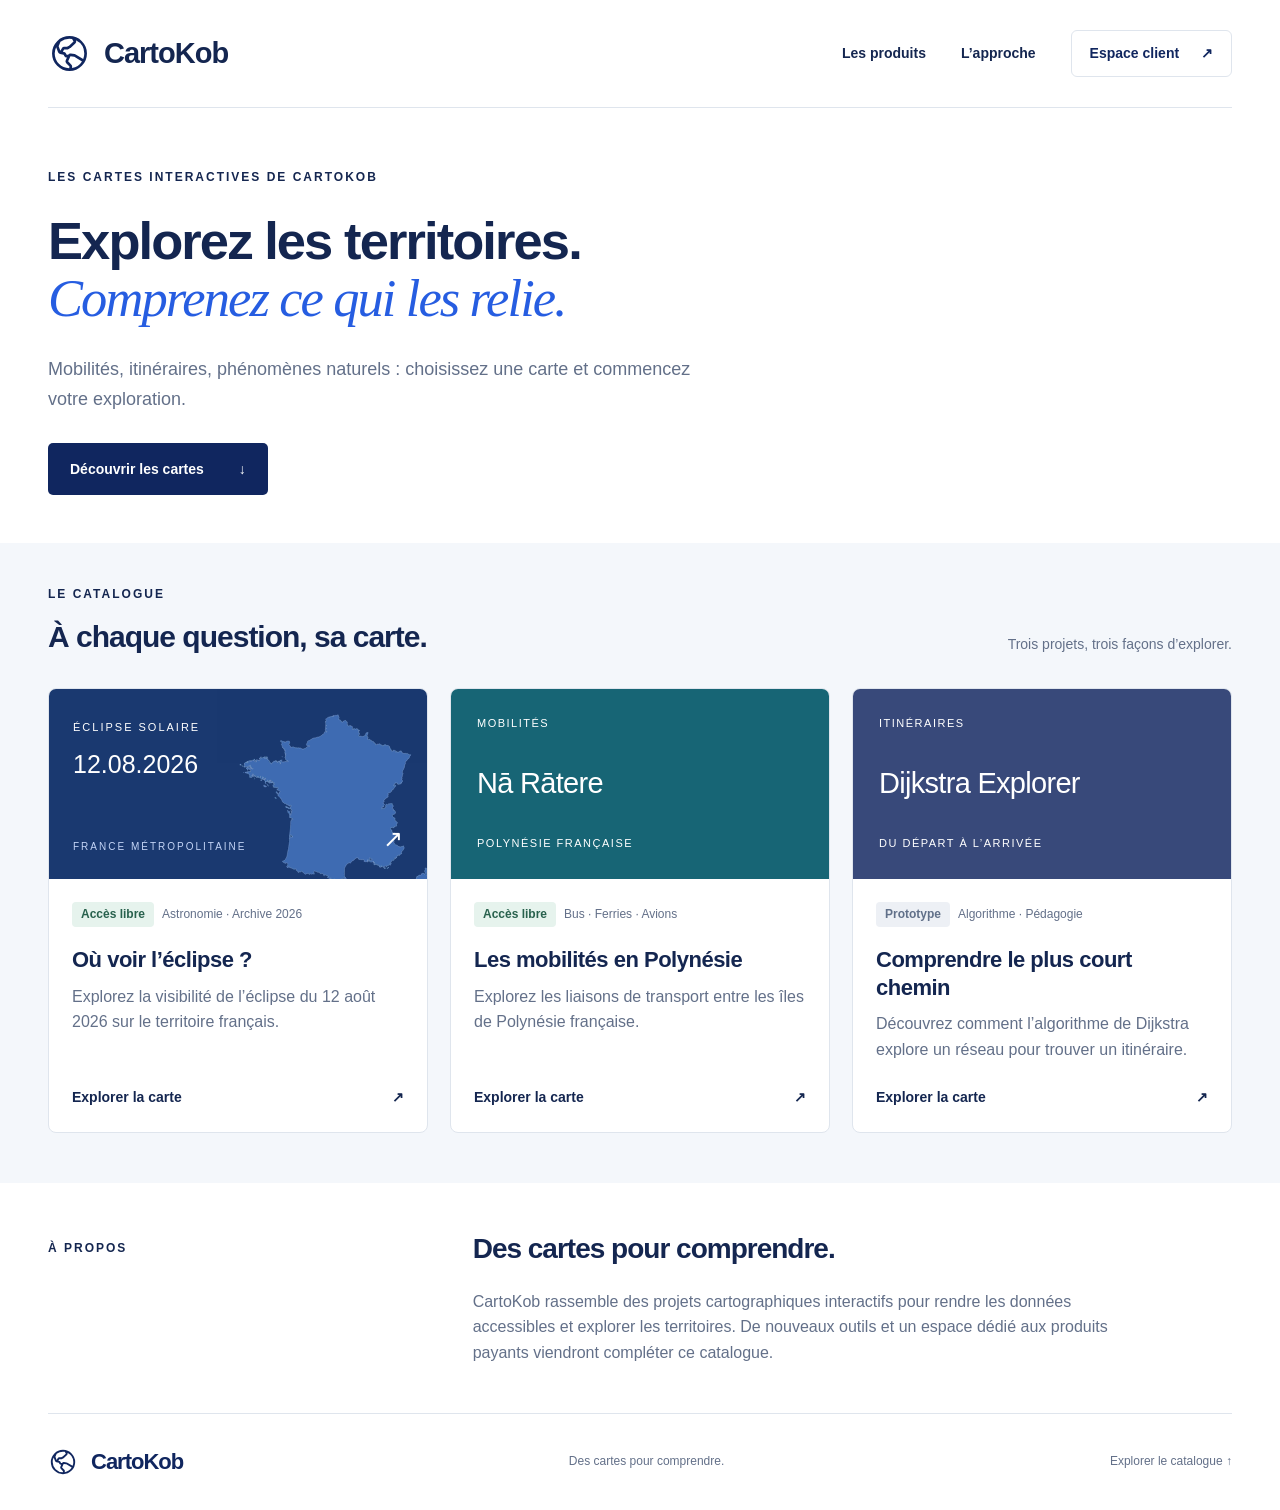
==== index.html @ 9f946cf3 "Créer la vitrine CartoKob adaptée aux ordinateurs et mobiles" ====
<!doctype html>
<html lang="fr">
<head>
<meta charset="utf-8"><meta name="viewport" content="width=device-width, initial-scale=1">
<title>CartoKob — Une autre lecture des territoires</title>
<meta name="description" content="Découvrez les produits cartographiques interactifs de CartoKob. Explorez les cartes et trouvez un nouveau regard sur les territoires.">
<link rel="icon" href="[data-uri]" type="image/svg+xml"><style>:root{--navy:#10265f;--ink:#142650;--blue:#265de1;--muted:#637089;--line:#dfe5ed;--soft:#f4f7fb}*{box-sizing:border-box}html{scroll-behavior:smooth;scroll-padding-top:30px}body{margin:0;font-family:Inter,Arial,Helvetica,sans-serif;color:var(--ink);background:#fff;font-size:16px;line-height:1.6}a{color:inherit;text-decoration:none}button{font:inherit;cursor:pointer}button,a{-webkit-tap-highlight-color:transparent}a:focus-visible,button:focus-visible{outline:3px solid #f2ae43;outline-offset:5px}.wrap{width:min(1200px,calc(100% - 96px));margin-inline:auto}.header{height:108px;display:flex;align-items:center;justify-content:space-between;border-bottom:1px solid var(--line)}.brand{display:inline-flex;align-items:center;gap:13px;font-size:29px;font-weight:750;letter-spacing:-1px}.header nav{display:flex;align-items:center;gap:35px;font-size:14px;font-weight:600}.account{border:1px solid var(--line);background:white;border-radius:6px;padding:11px 18px;color:var(--navy)}.account span{margin-left:18px}.hero{display:grid;grid-template-columns:1.1fr 1fr;gap:60px;padding-block:72px 82px;align-items:center}.eyebrow{font-size:12px;letter-spacing:2px;font-weight:750;margin:0 0 25px}.hero h1{font-size:clamp(40px,4.3vw,64px);line-height:1.09;letter-spacing:-2.7px;margin:0 0 26px;font-weight:600}.hero em{font-family:Georgia,serif;font-weight:400;color:var(--blue)}.intro{max-width:425px;color:var(--muted);font-size:18px;line-height:1.7}.button{display:inline-flex;gap:35px;align-items:center;justify-content:space-between;padding:15px 22px;border-radius:5px;font-weight:600;font-size:14px;border:0}.primary{background:var(--navy);color:white}.hero .button{margin-top:18px}.button:hover{filter:brightness(1.15)}.hero-note{font-size:12px;color:var(--muted);margin-top:25px}.atlas{position:relative;background:var(--navy);border-radius:8px;overflow:hidden;color:white;aspect-ratio:1/1.08}.atlas svg{width:100%;height:100%}.atlas-top{position:absolute;top:25px;left:25px;right:25px;display:flex;justify-content:space-between;font-size:10px;letter-spacing:1.5px;color:#b3c7f3}.atlas-bottom{position:absolute;bottom:24px;left:25px;right:25px;display:flex;justify-content:space-between;font-size:14px;line-height:1.6}.atlas-bottom strong{font-weight:500;color:#b9cdfb}.compass{text-align:center;color:#b9cdfb}.products{background:var(--soft);padding:68px 0 76px}.section-head{display:flex;justify-content:space-between;align-items:end;gap:25px;margin-bottom:32px}.section-head .eyebrow{margin-bottom:14px}h2{font-size:32px;line-height:1.25;letter-spacing:-1px;margin:0}.section-head>p{font-size:14px;color:var(--muted);margin:0}.product-grid{display:grid;grid-template-columns:1fr 1fr;gap:28px}.product{border:1px solid var(--line);border-radius:8px;background:white;overflow:hidden}.featured{transition:transform .2s,box-shadow .2s}.featured:hover{transform:translateY(-4px);box-shadow:0 15px 30px #10265f12}.product-visual{height:235px;background:#1a3970;position:relative;overflow:hidden;color:white}.eclipse-data{position:absolute;left:28px;top:30px;z-index:1;display:grid;gap:8px}.eclipse-data span,.visual-caption{font-size:11px;letter-spacing:2px}.eclipse-data strong{font-size:30px;font-weight:500}.mini-map{position:absolute;width:290px;height:270px;right:-5px;top:0;opacity:.8}.visual-caption{position:absolute;bottom:24px;left:28px;color:#c3d4f6}.open-icon{position:absolute;bottom:20px;right:24px;font-size:24px}.product-content{padding:27px 28px 30px}.tags{display:flex;align-items:center;gap:14px;font-size:12px;color:var(--muted)}.tag{background:#e6f3ed;color:#28614d;border-radius:4px;padding:3px 9px;font-weight:600}.tag.muted{background:#edf0f5;color:#617089}h3{font-size:24px;letter-spacing:-.5px;line-height:1.25;margin:19px 0 10px}.product-content p{font-size:16px;color:var(--muted);margin:0 0 24px;max-width:440px}.text-link{font-size:14px;font-weight:700;display:flex;justify-content:space-between}.upcoming-visual{height:235px;background:#e8edf5;display:flex;flex-direction:column;align-items:center;justify-content:center;gap:18px}.upcoming-visual img{opacity:.35}.upcoming-visual span{font-size:11px;letter-spacing:2px;color:#6e7e99}.soon{font-size:14px;color:var(--muted)}.about{display:grid;grid-template-columns:1fr 2fr;gap:45px;padding-block:82px}.about .eyebrow{margin-top:8px}.about p:not(.eyebrow){color:var(--muted);max-width:640px;margin-top:23px}.client{padding:43px 48px;background:var(--navy);color:white;border-radius:8px;display:grid;grid-template-columns:1fr 1fr;gap:60px;margin-bottom:66px}.client .eyebrow{color:#b5cafa;margin-bottom:18px}.client p:not(.eyebrow){color:#d1dcf3;margin-top:0;max-width:440px}.light{background:white;color:var(--navy)}.client-note{display:block;font-size:12px;color:#b5cafa;margin-top:16px}footer{display:flex;align-items:center;justify-content:space-between;border-top:1px solid var(--line);padding-block:30px;font-size:12px;color:var(--muted)}footer .brand{font-size:22px;color:var(--navy)}dialog{border:1px solid var(--line);border-radius:12px;padding:42px;width:min(500px,calc(100% - 32px));color:var(--ink)}dialog::backdrop{background:#06133599}dialog .eyebrow{margin-top:22px}dialog p:not(.eyebrow){color:var(--muted)}.close{position:absolute;top:10px;right:15px;font-size:28px;border:0;background:none;color:var(--ink)}.skip{position:fixed;top:-100px;background:white;padding:12px;z-index:9}.skip:focus{top:10px}@media(max-width:900px){.wrap{width:calc(100% - 48px)}.hero{gap:28px}.hero h1{font-size:44px}.header nav{gap:18px}.section-head{align-items:start;flex-direction:column}.client{gap:30px;padding:32px}.about{grid-template-columns:1fr;gap:0}}@media(max-width:620px){.wrap{width:calc(100% - 36px)}.header{height:auto;min-height:90px;flex-wrap:wrap;gap:18px;padding-block:20px}.brand{font-size:26px}.header nav{width:100%;justify-content:space-between;gap:10px;font-size:13px}.account{padding:8px 10px}.account span{margin-left:5px}.hero{grid-template-columns:1fr;padding-block:42px;gap:32px}.hero h1{font-size:44px;letter-spacing:-2px}.eyebrow{font-size:10px}.atlas{aspect-ratio:1.15}.hero-note{font-size:12px}.products{padding-block:42px}.product-grid{grid-template-columns:1fr}.section-head h2,h2{font-size:29px}.about{padding-block:45px}.client{grid-template-columns:1fr;padding:28px;gap:24px;margin-bottom:36px}footer{flex-wrap:wrap;gap:20px}footer>span{display:none}.tags{flex-wrap:wrap}.intro{font-size:17px}}@media(prefers-reduced-motion:reduce){html{scroll-behavior:auto}*{transition:none!important}}

/* Accueil volontairement compact : trois projets au premier plan. */
.hero{display:block;padding-block:60px 48px}.hero-copy{max-width:850px}.hero h1{font-size:clamp(36px,4.1vw,54px);letter-spacing:-1.9px}.intro{max-width:650px}.hero .button{margin-top:10px}.products{padding-block:42px 50px}.product-grid{grid-template-columns:repeat(3,minmax(0,1fr));gap:22px}.product-content{padding:23px}.product-content h3{font-size:22px}.product-visual,.project-banner{height:190px}.project-banner{display:flex;flex-direction:column;justify-content:space-between;padding:26px;color:white}.project-banner span{font-size:11px;letter-spacing:1.5px}.project-banner strong{font-size:29px;letter-spacing:-.7px;line-height:1.2;font-weight:500}.polynesia{background:#176575}.dijkstra{background:#38497a}.mini-map{height:225px;width:235px;right:-25px}.eclipse-data{left:24px}.eclipse-data strong{font-size:25px}.visual-caption{left:24px;font-size:10px}.product{display:flex;flex-direction:column}.product-content{display:flex;flex-direction:column;flex:1}.product-content p{flex:1}.about{padding-block:48px}.about p:not(.eyebrow){margin-bottom:0}.about h2{font-size:28px}.tags{flex-wrap:wrap;gap:8px}.section-head h2{font-size:30px}@media(max-width:900px){.product-grid{grid-template-columns:1fr 1fr}.hero{padding-top:42px}}@media(max-width:620px){.product-grid{grid-template-columns:1fr}.hero h1{font-size:37px}.hero{padding-block:36px}.section-head h2{font-size:27px}.product-visual,.project-banner{height:175px}.about{padding-block:36px}}
</style>
</head>
<body>
<a class="skip" href="#contenu">Aller au contenu</a>
<header class="header wrap"><a class="brand" href="./" aria-label="CartoKob, accueil"><img src="[data-uri]" alt="" width="43" height="43">CartoKob</a><nav aria-label="Navigation principale"><a href="#produits">Les produits</a><a href="#apropos">L’approche</a><button class="account" data-account>Espace client <span aria-hidden="true">↗</span></button></nav></header>
<main id="contenu">
<section class="hero wrap"><div class="hero-copy"><p class="eyebrow">LES CARTES INTERACTIVES DE CARTOKOB</p><h1>Explorez les territoires.<br><em>Comprenez ce qui les relie.</em></h1><p class="intro">Mobilités, itinéraires, phénomènes naturels : choisissez une carte et commencez votre exploration.</p><a class="button primary" href="#produits">Découvrir les cartes <span aria-hidden="true">↓</span></a></div></section>
<section id="produits" class="products"><div class="wrap"><div class="section-head"><div><p class="eyebrow">LE CATALOGUE</p><h2>À chaque question, sa carte.</h2></div><p>Trois projets, trois façons d’explorer.</p></div><div class="product-grid"><a class="product featured" href="https://cartokob.pages.dev/"><div class="product-visual"><div class="eclipse-data"><span>ÉCLIPSE SOLAIRE</span><strong>12.08.2026</strong></div><img src="[data-uri]" alt="" class="mini-map"><span class="visual-caption">FRANCE MÉTROPOLITAINE</span><span class="open-icon" aria-hidden="true">↗</span></div><div class="product-content"><div class="tags"><span class="tag">Accès libre</span><span>Astronomie · Archive 2026</span></div><h3>Où voir l’éclipse ?</h3><p>Explorez la visibilité de l’éclipse du 12 août 2026 sur le territoire français.</p><span class="text-link">Explorer la carte <span aria-hidden="true">↗</span></span></div></a><a class="product featured" href="https://ddt95.github.io/na-ratere-polynesie/"><div class="project-banner polynesia"><span>MOBILITÉS</span><strong>Nā Rātere</strong><span>POLYNÉSIE FRANÇAISE</span></div><div class="product-content"><div class="tags"><span class="tag">Accès libre</span><span>Bus · Ferries · Avions</span></div><h3>Les mobilités en Polynésie</h3><p>Explorez les liaisons de transport entre les îles de Polynésie française.</p><span class="text-link">Explorer la carte <span aria-hidden="true">↗</span></span></div></a><a class="product featured" href="https://dijkstra-ville.netlify.app/"><div class="project-banner dijkstra"><span>ITINÉRAIRES</span><strong>Dijkstra Explorer</strong><span>DU DÉPART À L’ARRIVÉE</span></div><div class="product-content"><div class="tags"><span class="tag muted">Prototype</span><span>Algorithme · Pédagogie</span></div><h3>Comprendre le plus court chemin</h3><p>Découvrez comment l’algorithme de Dijkstra explore un réseau pour trouver un itinéraire.</p><span class="text-link">Explorer la carte <span aria-hidden="true">↗</span></span></div></a></div></div></section>
<section id="apropos" class="about wrap"><p class="eyebrow">À PROPOS</p><div><h2>Des cartes pour comprendre.</h2><p>CartoKob rassemble des projets cartographiques interactifs pour rendre les données accessibles et explorer les territoires. De nouveaux outils et un espace dédié aux produits payants viendront compléter ce catalogue.</p></div></section>
</main><footer class="wrap"><a class="brand" href="./"><img src="[data-uri]" alt="" width="30" height="30">CartoKob</a><span>Des cartes pour comprendre.</span><a href="#produits">Explorer le catalogue ↑</a></footer>
<dialog id="account-dialog" aria-labelledby="dialog-title"><button class="close" aria-label="Fermer">×</button><img src="[data-uri]" alt="" width="48" height="48"><p class="eyebrow">BIENTÔT SUR CARTOKOB</p><h2 id="dialog-title">Votre espace client<br>se prépare.</h2><p>La connexion et les abonnements ne sont pas encore ouverts. En attendant, découvrez les cartes en accès libre.</p><button class="button primary" id="browse">Explorer le catalogue ↗</button></dialog>
<script>const dialog = document.querySelector('#account-dialog');
document.querySelectorAll('[data-account]').forEach(button => button.addEventListener('click', () => dialog.showModal()));
dialog.querySelector('.close').addEventListener('click', () => dialog.close());
dialog.addEventListener('click', event => { if (event.target === dialog) { const r = dialog.getBoundingClientRect(); if (event.clientX < r.left || event.clientX > r.right || event.clientY < r.top || event.clientY > r.bottom) dialog.close(); } });
document.querySelector('#browse').addEventListener('click', () => { dialog.close(); location.hash = 'produits'; document.querySelector('#produits').scrollIntoView(); });
</script></body></html>
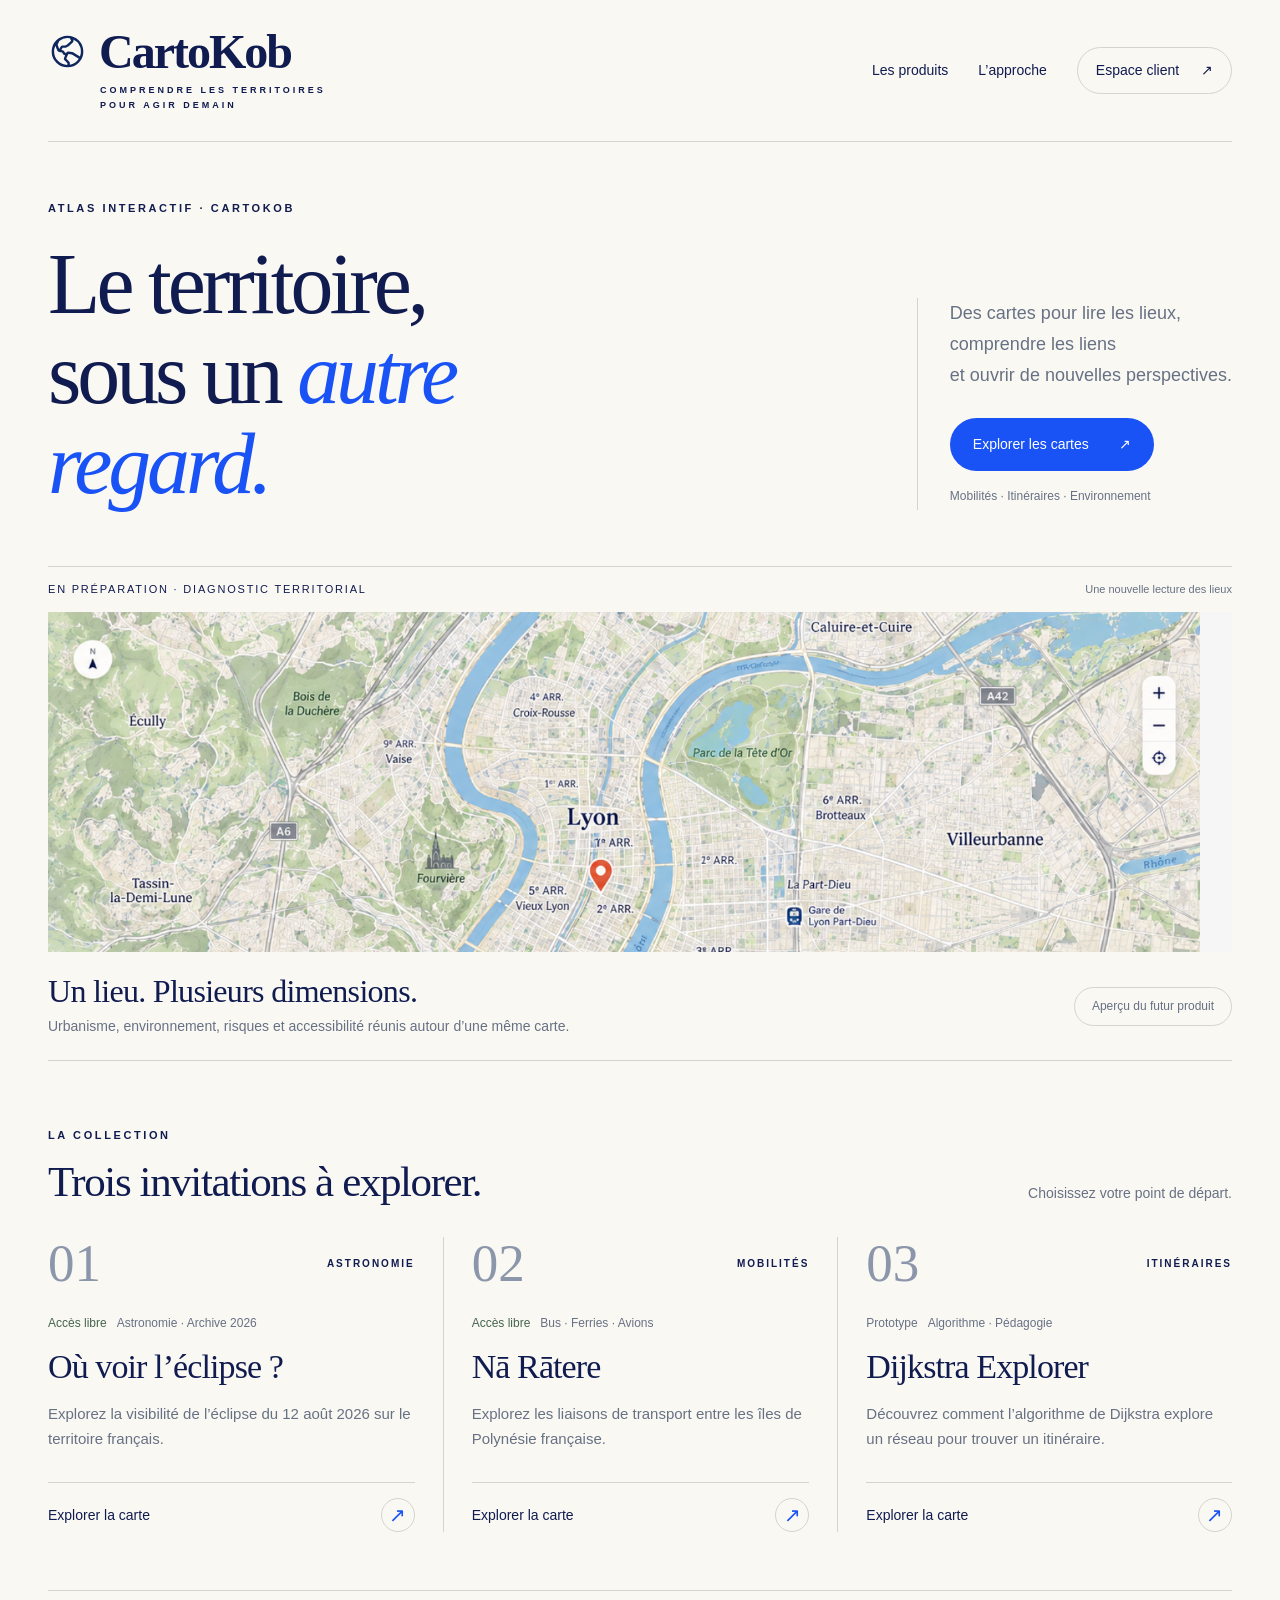
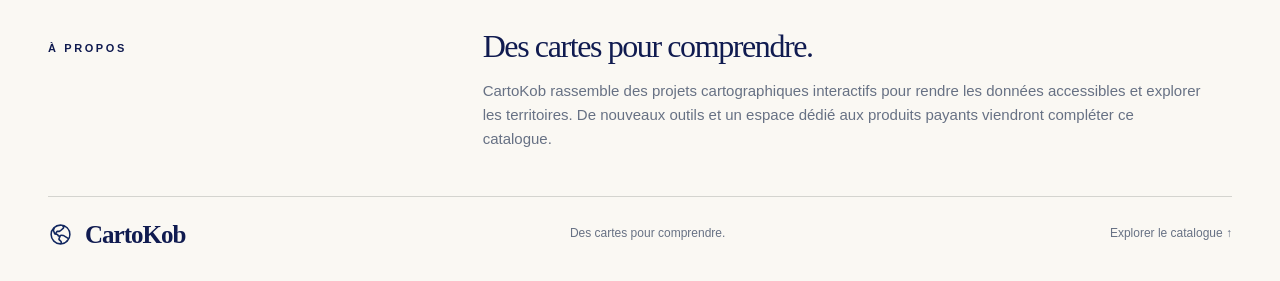
==== commit 3ebc6f70: "Adopter la direction atlas éditorial CartoKob" ====
--- a/index.html
+++ b/index.html
@@ -4,18 +4,17 @@
 <meta charset="utf-8"><meta name="viewport" content="width=device-width, initial-scale=1">
 <title>CartoKob — Une autre lecture des territoires</title>
 <meta name="description" content="Découvrez les produits cartographiques interactifs de CartoKob. Explorez les cartes et trouvez un nouveau regard sur les territoires.">
-<link rel="icon" href="[data-uri]" type="image/svg+xml"><style>:root{--navy:#10265f;--ink:#142650;--blue:#265de1;--muted:#637089;--line:#dfe5ed;--soft:#f4f7fb}*{box-sizing:border-box}html{scroll-behavior:smooth;scroll-padding-top:30px}body{margin:0;font-family:Inter,Arial,Helvetica,sans-serif;color:var(--ink);background:#fff;font-size:16px;line-height:1.6}a{color:inherit;text-decoration:none}button{font:inherit;cursor:pointer}button,a{-webkit-tap-highlight-color:transparent}a:focus-visible,button:focus-visible{outline:3px solid #f2ae43;outline-offset:5px}.wrap{width:min(1200px,calc(100% - 96px));margin-inline:auto}.header{height:108px;display:flex;align-items:center;justify-content:space-between;border-bottom:1px solid var(--line)}.brand{display:inline-flex;align-items:center;gap:13px;font-size:29px;font-weight:750;letter-spacing:-1px}.header nav{display:flex;align-items:center;gap:35px;font-size:14px;font-weight:600}.account{border:1px solid var(--line);background:white;border-radius:6px;padding:11px 18px;color:var(--navy)}.account span{margin-left:18px}.hero{display:grid;grid-template-columns:1.1fr 1fr;gap:60px;padding-block:72px 82px;align-items:center}.eyebrow{font-size:12px;letter-spacing:2px;font-weight:750;margin:0 0 25px}.hero h1{font-size:clamp(40px,4.3vw,64px);line-height:1.09;letter-spacing:-2.7px;margin:0 0 26px;font-weight:600}.hero em{font-family:Georgia,serif;font-weight:400;color:var(--blue)}.intro{max-width:425px;color:var(--muted);font-size:18px;line-height:1.7}.button{display:inline-flex;gap:35px;align-items:center;justify-content:space-between;padding:15px 22px;border-radius:5px;font-weight:600;font-size:14px;border:0}.primary{background:var(--navy);color:white}.hero .button{margin-top:18px}.button:hover{filter:brightness(1.15)}.hero-note{font-size:12px;color:var(--muted);margin-top:25px}.atlas{position:relative;background:var(--navy);border-radius:8px;overflow:hidden;color:white;aspect-ratio:1/1.08}.atlas svg{width:100%;height:100%}.atlas-top{position:absolute;top:25px;left:25px;right:25px;display:flex;justify-content:space-between;font-size:10px;letter-spacing:1.5px;color:#b3c7f3}.atlas-bottom{position:absolute;bottom:24px;left:25px;right:25px;display:flex;justify-content:space-between;font-size:14px;line-height:1.6}.atlas-bottom strong{font-weight:500;color:#b9cdfb}.compass{text-align:center;color:#b9cdfb}.products{background:var(--soft);padding:68px 0 76px}.section-head{display:flex;justify-content:space-between;align-items:end;gap:25px;margin-bottom:32px}.section-head .eyebrow{margin-bottom:14px}h2{font-size:32px;line-height:1.25;letter-spacing:-1px;margin:0}.section-head>p{font-size:14px;color:var(--muted);margin:0}.product-grid{display:grid;grid-template-columns:1fr 1fr;gap:28px}.product{border:1px solid var(--line);border-radius:8px;background:white;overflow:hidden}.featured{transition:transform .2s,box-shadow .2s}.featured:hover{transform:translateY(-4px);box-shadow:0 15px 30px #10265f12}.product-visual{height:235px;background:#1a3970;position:relative;overflow:hidden;color:white}.eclipse-data{position:absolute;left:28px;top:30px;z-index:1;display:grid;gap:8px}.eclipse-data span,.visual-caption{font-size:11px;letter-spacing:2px}.eclipse-data strong{font-size:30px;font-weight:500}.mini-map{position:absolute;width:290px;height:270px;right:-5px;top:0;opacity:.8}.visual-caption{position:absolute;bottom:24px;left:28px;color:#c3d4f6}.open-icon{position:absolute;bottom:20px;right:24px;font-size:24px}.product-content{padding:27px 28px 30px}.tags{display:flex;align-items:center;gap:14px;font-size:12px;color:var(--muted)}.tag{background:#e6f3ed;color:#28614d;border-radius:4px;padding:3px 9px;font-weight:600}.tag.muted{background:#edf0f5;color:#617089}h3{font-size:24px;letter-spacing:-.5px;line-height:1.25;margin:19px 0 10px}.product-content p{font-size:16px;color:var(--muted);margin:0 0 24px;max-width:440px}.text-link{font-size:14px;font-weight:700;display:flex;justify-content:space-between}.upcoming-visual{height:235px;background:#e8edf5;display:flex;flex-direction:column;align-items:center;justify-content:center;gap:18px}.upcoming-visual img{opacity:.35}.upcoming-visual span{font-size:11px;letter-spacing:2px;color:#6e7e99}.soon{font-size:14px;color:var(--muted)}.about{display:grid;grid-template-columns:1fr 2fr;gap:45px;padding-block:82px}.about .eyebrow{margin-top:8px}.about p:not(.eyebrow){color:var(--muted);max-width:640px;margin-top:23px}.client{padding:43px 48px;background:var(--navy);color:white;border-radius:8px;display:grid;grid-template-columns:1fr 1fr;gap:60px;margin-bottom:66px}.client .eyebrow{color:#b5cafa;margin-bottom:18px}.client p:not(.eyebrow){color:#d1dcf3;margin-top:0;max-width:440px}.light{background:white;color:var(--navy)}.client-note{display:block;font-size:12px;color:#b5cafa;margin-top:16px}footer{display:flex;align-items:center;justify-content:space-between;border-top:1px solid var(--line);padding-block:30px;font-size:12px;color:var(--muted)}footer .brand{font-size:22px;color:var(--navy)}dialog{border:1px solid var(--line);border-radius:12px;padding:42px;width:min(500px,calc(100% - 32px));color:var(--ink)}dialog::backdrop{background:#06133599}dialog .eyebrow{margin-top:22px}dialog p:not(.eyebrow){color:var(--muted)}.close{position:absolute;top:10px;right:15px;font-size:28px;border:0;background:none;color:var(--ink)}.skip{position:fixed;top:-100px;background:white;padding:12px;z-index:9}.skip:focus{top:10px}@media(max-width:900px){.wrap{width:calc(100% - 48px)}.hero{gap:28px}.hero h1{font-size:44px}.header nav{gap:18px}.section-head{align-items:start;flex-direction:column}.client{gap:30px;padding:32px}.about{grid-template-columns:1fr;gap:0}}@media(max-width:620px){.wrap{width:calc(100% - 36px)}.header{height:auto;min-height:90px;flex-wrap:wrap;gap:18px;padding-block:20px}.brand{font-size:26px}.header nav{width:100%;justify-content:space-between;gap:10px;font-size:13px}.account{padding:8px 10px}.account span{margin-left:5px}.hero{grid-template-columns:1fr;padding-block:42px;gap:32px}.hero h1{font-size:44px;letter-spacing:-2px}.eyebrow{font-size:10px}.atlas{aspect-ratio:1.15}.hero-note{font-size:12px}.products{padding-block:42px}.product-grid{grid-template-columns:1fr}.section-head h2,h2{font-size:29px}.about{padding-block:45px}.client{grid-template-columns:1fr;padding:28px;gap:24px;margin-bottom:36px}footer{flex-wrap:wrap;gap:20px}footer>span{display:none}.tags{flex-wrap:wrap}.intro{font-size:17px}}@media(prefers-reduced-motion:reduce){html{scroll-behavior:auto}*{transition:none!important}}
-
-/* Accueil volontairement compact : trois projets au premier plan. */
-.hero{display:block;padding-block:60px 48px}.hero-copy{max-width:850px}.hero h1{font-size:clamp(36px,4.1vw,54px);letter-spacing:-1.9px}.intro{max-width:650px}.hero .button{margin-top:10px}.products{padding-block:42px 50px}.product-grid{grid-template-columns:repeat(3,minmax(0,1fr));gap:22px}.product-content{padding:23px}.product-content h3{font-size:22px}.product-visual,.project-banner{height:190px}.project-banner{display:flex;flex-direction:column;justify-content:space-between;padding:26px;color:white}.project-banner span{font-size:11px;letter-spacing:1.5px}.project-banner strong{font-size:29px;letter-spacing:-.7px;line-height:1.2;font-weight:500}.polynesia{background:#176575}.dijkstra{background:#38497a}.mini-map{height:225px;width:235px;right:-25px}.eclipse-data{left:24px}.eclipse-data strong{font-size:25px}.visual-caption{left:24px;font-size:10px}.product{display:flex;flex-direction:column}.product-content{display:flex;flex-direction:column;flex:1}.product-content p{flex:1}.about{padding-block:48px}.about p:not(.eyebrow){margin-bottom:0}.about h2{font-size:28px}.tags{flex-wrap:wrap;gap:8px}.section-head h2{font-size:30px}@media(max-width:900px){.product-grid{grid-template-columns:1fr 1fr}.hero{padding-top:42px}}@media(max-width:620px){.product-grid{grid-template-columns:1fr}.hero h1{font-size:37px}.hero{padding-block:36px}.section-head h2{font-size:27px}.product-visual,.project-banner{height:175px}.about{padding-block:36px}}
+<link rel="icon" href="[data-uri]" type="image/svg+xml"><style>:root{--navy:#101b50;--ink:#101b50;--blue:#1952f5;--muted:#677184;--line:#d4d4cf;--paper:#faf8f3;--serif:Georgia,'Times New Roman',serif}*{box-sizing:border-box}html{scroll-behavior:smooth;scroll-padding-top:24px}body{margin:0;background:var(--paper);color:var(--navy);font-family:Arial,Helvetica,sans-serif;font-size:16px;line-height:1.6}a{color:inherit;text-decoration:none}button{font:inherit;cursor:pointer}a:focus-visible,button:focus-visible{outline:3px solid var(--blue);outline-offset:5px}.wrap{width:min(1320px,calc(100% - 96px));margin-inline:auto}.header{display:flex;justify-content:space-between;align-items:center;gap:30px;min-height:142px;border-bottom:1px solid var(--line)}.brand-block{display:flex;flex-direction:column;gap:7px}.brand{display:inline-flex;align-items:center;gap:12px;font-family:var(--serif);font-size:48px;line-height:1;font-weight:bold;letter-spacing:-2px}.brand img{width:39px;height:39px}.brand-caption,.eyebrow{font-size:11px;letter-spacing:2.6px;font-weight:700}.brand-caption{letter-spacing:3px;line-height:1.7;font-size:9px;margin-left:52px}.header nav{display:flex;align-items:center;gap:30px;font-size:14px}.header nav>a:hover{color:var(--blue)}.account{background:transparent;border:1px solid var(--line);border-radius:30px;color:var(--navy);padding:11px 18px}.account span{margin-left:18px}.hero{padding-block:58px 56px;display:grid;grid-template-columns:1.1fr 1fr;align-items:end;gap:70px}.eyebrow{margin:0 0 22px}h1,h2,h3{font-family:var(--serif);font-weight:400;line-height:1.05}h1{font-size:clamp(54px,6.7vw,94px);letter-spacing:-4px;margin:0}h1 em{font-weight:400;color:var(--blue)}.hero-aside{max-width:400px;justify-self:end;border-left:1px solid var(--line);padding-left:32px;padding-bottom:4px}.intro{font-size:18px;line-height:1.7;margin:0 0 28px;color:var(--muted)}.button{display:inline-flex;align-items:center;gap:30px;border:0;border-radius:30px;padding:15px 23px;font-size:14px}.primary{background:var(--blue);color:white}.button:hover{background:#123dc6}.hero-meta{display:block;margin-top:16px;font-size:12px;color:var(--muted)}.preview{margin-bottom:66px}.preview-heading{display:flex;align-items:center;justify-content:space-between;padding:14px 0;border-top:1px solid var(--line);font-size:11px;letter-spacing:1.8px}.preview-heading span:last-child{letter-spacing:0;color:var(--muted)}.preview-image{height:340px;overflow:hidden;position:relative;background:#e3e8da}.preview-image img{width:100%;height:auto;display:block;position:absolute;top:-15.5%}.preview-foot{display:flex;align-items:center;justify-content:space-between;gap:30px;padding:23px 0;border-bottom:1px solid var(--line)}.preview-foot h2{font-size:32px;letter-spacing:-.7px;margin:0 0 6px}.preview-foot p{margin:0;color:var(--muted);font-size:14px}.coming{white-space:nowrap;display:inline-flex;gap:14px;align-items:center;border:1px solid var(--line);padding:9px 17px;border-radius:25px;font-size:12px;color:var(--muted)}.products{padding-bottom:58px}.section-head{display:flex;justify-content:space-between;align-items:end;margin-bottom:33px;gap:25px}.section-head .eyebrow{margin-bottom:14px}h2{font-size:43px;letter-spacing:-1.4px;margin:0}.section-head>p{font-size:14px;color:var(--muted);margin:0}.product-grid{display:grid;grid-template-columns:repeat(3,minmax(0,1fr));gap:0}.product{display:flex;flex-direction:column;padding:0 28px;border-left:1px solid var(--line)}.product:first-child{padding-left:0;border-left:0}.product:last-child{padding-right:0}.product-top{display:flex;align-items:center;justify-content:space-between;margin-bottom:24px}.product-number{font-family:var(--serif);font-size:53px;line-height:1;color:#8b96aa}.product-theme{font-size:10px;letter-spacing:2px;font-weight:bold}.product-content{display:flex;flex-direction:column;flex:1}.tags{font-size:12px;color:var(--muted);display:flex;gap:10px;align-items:center;flex-wrap:wrap}.tag{color:#45654f}.tag.muted{color:var(--muted)}h3{font-size:34px;letter-spacing:-.9px;margin:16px 0}.product-content p{color:var(--muted);font-size:15px;margin:0 0 30px;flex:1;line-height:1.7}.text-link{border-top:1px solid var(--line);padding-top:15px;font-size:14px;display:flex;align-items:center;justify-content:space-between}.text-link span{display:grid;place-items:center;width:34px;height:34px;border:1px solid var(--line);border-radius:50%;color:var(--blue);font-size:20px;transition:background .2s}.product:hover .text-link span{color:white;background:var(--blue);border-color:var(--blue)}.product:hover h3{color:var(--blue)}.about{border-top:1px solid var(--line);display:grid;grid-template-columns:1fr 2fr;gap:60px;padding-block:39px 45px}.about .eyebrow{margin-top:10px}.about h2{font-size:32px}.about p:not(.eyebrow){color:var(--muted);font-size:15px;max-width:720px;margin-bottom:0}footer{border-top:1px solid var(--line);display:flex;align-items:center;justify-content:space-between;gap:20px;padding-block:25px 34px;font-size:12px;color:var(--muted)}footer .brand{font-size:25px;letter-spacing:-1px;color:var(--navy)}footer .brand img{width:25px;height:25px}dialog{border:1px solid var(--line);background:var(--paper);color:var(--navy);padding:40px;width:min(500px,calc(100% - 30px));border-radius:4px}dialog::backdrop{background:#101b5070}dialog h2{font-size:38px}dialog p:not(.eyebrow){color:var(--muted)}dialog .eyebrow{margin-top:20px}.close{position:absolute;top:8px;right:15px;font-size:28px;background:none;border:0;color:var(--navy)}.skip{position:fixed;top:-100px;z-index:9;background:white;padding:12px}.skip:focus{top:10px}@media(min-width:1450px){.preview-image{height:390px}}@media(max-width:1000px){.wrap{width:calc(100% - 56px)}.hero{gap:35px}.hero-aside{padding-left:24px}.header nav{gap:20px}.brand{font-size:40px}.brand-caption{font-size:8px;letter-spacing:2px}.preview-image{height:270px}h3{font-size:29px}.product{padding-inline:20px}}@media(max-width:680px){.wrap{width:calc(100% - 36px)}.header{padding-block:24px;flex-wrap:wrap;gap:24px;min-height:0}.brand{font-size:42px}.brand-caption{font-size:8px}.header nav{width:100%;justify-content:space-between;gap:10px;font-size:13px}.account{padding:9px 13px}.account span{margin-left:7px}.hero{padding-block:35px 30px;grid-template-columns:1fr;gap:27px}h1{font-size:57px;letter-spacing:-2.8px}.hero-aside{justify-self:start;max-width:none;border-left:0;padding:0}.intro{font-size:16px;margin-bottom:20px}.hero-meta{font-size:11px}.eyebrow{font-size:10px;letter-spacing:2px}.preview{margin-bottom:39px}.preview-heading{font-size:9px;gap:15px;letter-spacing:1.4px}.preview-heading span:last-child{font-size:10px}.preview-image{height:220px}.preview-image img{width:160%;max-width:none;left:-30%;top:-12%}.preview-foot{align-items:start;flex-direction:column;gap:15px;padding-block:20px}.preview-foot h2{font-size:28px}.preview-foot p{font-size:14px}.coming{padding:6px 12px}.section-head{align-items:start;flex-direction:column;gap:15px}.section-head h2{font-size:35px}.product-grid{grid-template-columns:1fr}.product,.product:first-child,.product:last-child{padding:25px 0;border-left:0;border-top:1px solid var(--line)}.product-top{margin-bottom:18px}.product-number{font-size:42px}h3{font-size:34px;margin-top:12px}.product-content p{margin-bottom:20px;font-size:16px}.products{padding-bottom:12px}.about{grid-template-columns:1fr;gap:0;padding-block:30px}.about h2{font-size:30px}footer{flex-wrap:wrap;font-size:11px}footer>span{display:none}dialog{padding:30px}dialog h2{font-size:32px}}@media(prefers-reduced-motion:reduce){html{scroll-behavior:auto}*{transition:none!important}}
+.preview-image img{width:106%;left:-3%;top:0;transform:translateY(-13.2%)}@media(max-width:680px){.preview-image img{width:180%;left:-40%;top:0}}
 </style>
 </head>
 <body>
 <a class="skip" href="#contenu">Aller au contenu</a>
-<header class="header wrap"><a class="brand" href="./" aria-label="CartoKob, accueil"><img src="[data-uri]" alt="" width="43" height="43">CartoKob</a><nav aria-label="Navigation principale"><a href="#produits">Les produits</a><a href="#apropos">L’approche</a><button class="account" data-account>Espace client <span aria-hidden="true">↗</span></button></nav></header>
+<header class="header wrap"><div class="brand-block"><a class="brand" href="./" aria-label="CartoKob, accueil"><img src="[data-uri]" alt="" width="43" height="43">CartoKob</a><span class="brand-caption">COMPRENDRE LES TERRITOIRES<br>POUR AGIR DEMAIN</span></div><nav aria-label="Navigation principale"><a href="#produits">Les produits</a><a href="#apropos">L’approche</a><button class="account" data-account>Espace client <span aria-hidden="true">↗</span></button></nav></header>
 <main id="contenu">
-<section class="hero wrap"><div class="hero-copy"><p class="eyebrow">LES CARTES INTERACTIVES DE CARTOKOB</p><h1>Explorez les territoires.<br><em>Comprenez ce qui les relie.</em></h1><p class="intro">Mobilités, itinéraires, phénomènes naturels : choisissez une carte et commencez votre exploration.</p><a class="button primary" href="#produits">Découvrir les cartes <span aria-hidden="true">↓</span></a></div></section>
-<section id="produits" class="products"><div class="wrap"><div class="section-head"><div><p class="eyebrow">LE CATALOGUE</p><h2>À chaque question, sa carte.</h2></div><p>Trois projets, trois façons d’explorer.</p></div><div class="product-grid"><a class="product featured" href="https://cartokob.pages.dev/"><div class="product-visual"><div class="eclipse-data"><span>ÉCLIPSE SOLAIRE</span><strong>12.08.2026</strong></div><img src="[data-uri]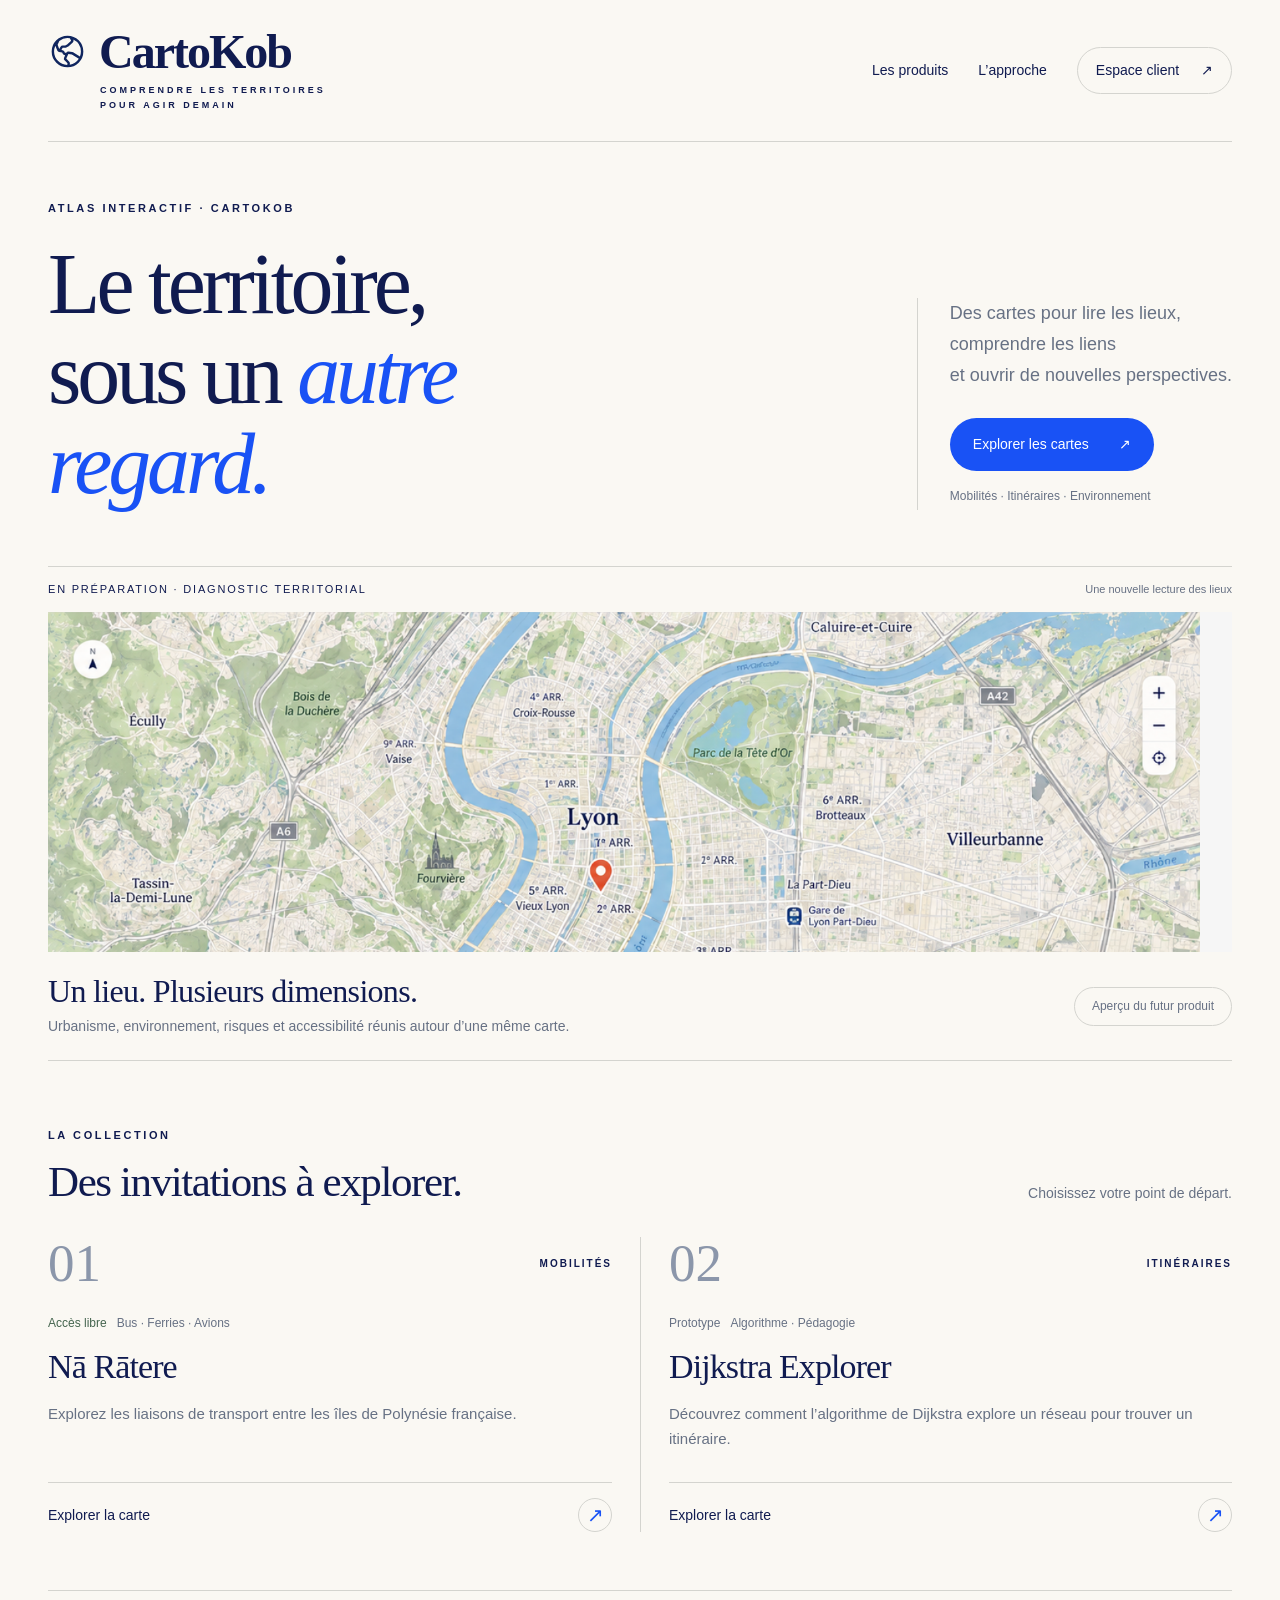
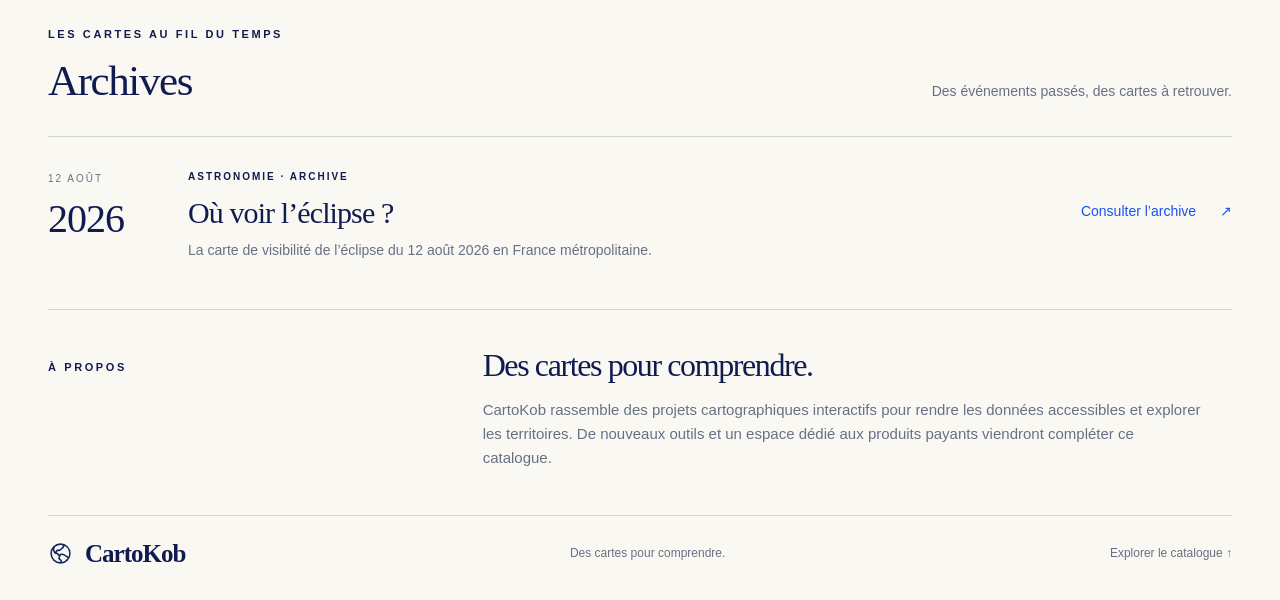
==== commit aa975918: "Déplacer la carte de l’éclipse dans les archives" ====
--- a/index.html
+++ b/index.html
@@ -6,6 +6,8 @@
 <meta name="description" content="Découvrez les produits cartographiques interactifs de CartoKob. Explorez les cartes et trouvez un nouveau regard sur les territoires.">
 <link rel="icon" href="[data-uri]" type="image/svg+xml"><style>:root{--navy:#101b50;--ink:#101b50;--blue:#1952f5;--muted:#677184;--line:#d4d4cf;--paper:#faf8f3;--serif:Georgia,'Times New Roman',serif}*{box-sizing:border-box}html{scroll-behavior:smooth;scroll-padding-top:24px}body{margin:0;background:var(--paper);color:var(--navy);font-family:Arial,Helvetica,sans-serif;font-size:16px;line-height:1.6}a{color:inherit;text-decoration:none}button{font:inherit;cursor:pointer}a:focus-visible,button:focus-visible{outline:3px solid var(--blue);outline-offset:5px}.wrap{width:min(1320px,calc(100% - 96px));margin-inline:auto}.header{display:flex;justify-content:space-between;align-items:center;gap:30px;min-height:142px;border-bottom:1px solid var(--line)}.brand-block{display:flex;flex-direction:column;gap:7px}.brand{display:inline-flex;align-items:center;gap:12px;font-family:var(--serif);font-size:48px;line-height:1;font-weight:bold;letter-spacing:-2px}.brand img{width:39px;height:39px}.brand-caption,.eyebrow{font-size:11px;letter-spacing:2.6px;font-weight:700}.brand-caption{letter-spacing:3px;line-height:1.7;font-size:9px;margin-left:52px}.header nav{display:flex;align-items:center;gap:30px;font-size:14px}.header nav>a:hover{color:var(--blue)}.account{background:transparent;border:1px solid var(--line);border-radius:30px;color:var(--navy);padding:11px 18px}.account span{margin-left:18px}.hero{padding-block:58px 56px;display:grid;grid-template-columns:1.1fr 1fr;align-items:end;gap:70px}.eyebrow{margin:0 0 22px}h1,h2,h3{font-family:var(--serif);font-weight:400;line-height:1.05}h1{font-size:clamp(54px,6.7vw,94px);letter-spacing:-4px;margin:0}h1 em{font-weight:400;color:var(--blue)}.hero-aside{max-width:400px;justify-self:end;border-left:1px solid var(--line);padding-left:32px;padding-bottom:4px}.intro{font-size:18px;line-height:1.7;margin:0 0 28px;color:var(--muted)}.button{display:inline-flex;align-items:center;gap:30px;border:0;border-radius:30px;padding:15px 23px;font-size:14px}.primary{background:var(--blue);color:white}.button:hover{background:#123dc6}.hero-meta{display:block;margin-top:16px;font-size:12px;color:var(--muted)}.preview{margin-bottom:66px}.preview-heading{display:flex;align-items:center;justify-content:space-between;padding:14px 0;border-top:1px solid var(--line);font-size:11px;letter-spacing:1.8px}.preview-heading span:last-child{letter-spacing:0;color:var(--muted)}.preview-image{height:340px;overflow:hidden;position:relative;background:#e3e8da}.preview-image img{width:100%;height:auto;display:block;position:absolute;top:-15.5%}.preview-foot{display:flex;align-items:center;justify-content:space-between;gap:30px;padding:23px 0;border-bottom:1px solid var(--line)}.preview-foot h2{font-size:32px;letter-spacing:-.7px;margin:0 0 6px}.preview-foot p{margin:0;color:var(--muted);font-size:14px}.coming{white-space:nowrap;display:inline-flex;gap:14px;align-items:center;border:1px solid var(--line);padding:9px 17px;border-radius:25px;font-size:12px;color:var(--muted)}.products{padding-bottom:58px}.section-head{display:flex;justify-content:space-between;align-items:end;margin-bottom:33px;gap:25px}.section-head .eyebrow{margin-bottom:14px}h2{font-size:43px;letter-spacing:-1.4px;margin:0}.section-head>p{font-size:14px;color:var(--muted);margin:0}.product-grid{display:grid;grid-template-columns:repeat(3,minmax(0,1fr));gap:0}.product{display:flex;flex-direction:column;padding:0 28px;border-left:1px solid var(--line)}.product:first-child{padding-left:0;border-left:0}.product:last-child{padding-right:0}.product-top{display:flex;align-items:center;justify-content:space-between;margin-bottom:24px}.product-number{font-family:var(--serif);font-size:53px;line-height:1;color:#8b96aa}.product-theme{font-size:10px;letter-spacing:2px;font-weight:bold}.product-content{display:flex;flex-direction:column;flex:1}.tags{font-size:12px;color:var(--muted);display:flex;gap:10px;align-items:center;flex-wrap:wrap}.tag{color:#45654f}.tag.muted{color:var(--muted)}h3{font-size:34px;letter-spacing:-.9px;margin:16px 0}.product-content p{color:var(--muted);font-size:15px;margin:0 0 30px;flex:1;line-height:1.7}.text-link{border-top:1px solid var(--line);padding-top:15px;font-size:14px;display:flex;align-items:center;justify-content:space-between}.text-link span{display:grid;place-items:center;width:34px;height:34px;border:1px solid var(--line);border-radius:50%;color:var(--blue);font-size:20px;transition:background .2s}.product:hover .text-link span{color:white;background:var(--blue);border-color:var(--blue)}.product:hover h3{color:var(--blue)}.about{border-top:1px solid var(--line);display:grid;grid-template-columns:1fr 2fr;gap:60px;padding-block:39px 45px}.about .eyebrow{margin-top:10px}.about h2{font-size:32px}.about p:not(.eyebrow){color:var(--muted);font-size:15px;max-width:720px;margin-bottom:0}footer{border-top:1px solid var(--line);display:flex;align-items:center;justify-content:space-between;gap:20px;padding-block:25px 34px;font-size:12px;color:var(--muted)}footer .brand{font-size:25px;letter-spacing:-1px;color:var(--navy)}footer .brand img{width:25px;height:25px}dialog{border:1px solid var(--line);background:var(--paper);color:var(--navy);padding:40px;width:min(500px,calc(100% - 30px));border-radius:4px}dialog::backdrop{background:#101b5070}dialog h2{font-size:38px}dialog p:not(.eyebrow){color:var(--muted)}dialog .eyebrow{margin-top:20px}.close{position:absolute;top:8px;right:15px;font-size:28px;background:none;border:0;color:var(--navy)}.skip{position:fixed;top:-100px;z-index:9;background:white;padding:12px}.skip:focus{top:10px}@media(min-width:1450px){.preview-image{height:390px}}@media(max-width:1000px){.wrap{width:calc(100% - 56px)}.hero{gap:35px}.hero-aside{padding-left:24px}.header nav{gap:20px}.brand{font-size:40px}.brand-caption{font-size:8px;letter-spacing:2px}.preview-image{height:270px}h3{font-size:29px}.product{padding-inline:20px}}@media(max-width:680px){.wrap{width:calc(100% - 36px)}.header{padding-block:24px;flex-wrap:wrap;gap:24px;min-height:0}.brand{font-size:42px}.brand-caption{font-size:8px}.header nav{width:100%;justify-content:space-between;gap:10px;font-size:13px}.account{padding:9px 13px}.account span{margin-left:7px}.hero{padding-block:35px 30px;grid-template-columns:1fr;gap:27px}h1{font-size:57px;letter-spacing:-2.8px}.hero-aside{justify-self:start;max-width:none;border-left:0;padding:0}.intro{font-size:16px;margin-bottom:20px}.hero-meta{font-size:11px}.eyebrow{font-size:10px;letter-spacing:2px}.preview{margin-bottom:39px}.preview-heading{font-size:9px;gap:15px;letter-spacing:1.4px}.preview-heading span:last-child{font-size:10px}.preview-image{height:220px}.preview-image img{width:160%;max-width:none;left:-30%;top:-12%}.preview-foot{align-items:start;flex-direction:column;gap:15px;padding-block:20px}.preview-foot h2{font-size:28px}.preview-foot p{font-size:14px}.coming{padding:6px 12px}.section-head{align-items:start;flex-direction:column;gap:15px}.section-head h2{font-size:35px}.product-grid{grid-template-columns:1fr}.product,.product:first-child,.product:last-child{padding:25px 0;border-left:0;border-top:1px solid var(--line)}.product-top{margin-bottom:18px}.product-number{font-size:42px}h3{font-size:34px;margin-top:12px}.product-content p{margin-bottom:20px;font-size:16px}.products{padding-bottom:12px}.about{grid-template-columns:1fr;gap:0;padding-block:30px}.about h2{font-size:30px}footer{flex-wrap:wrap;font-size:11px}footer>span{display:none}dialog{padding:30px}dialog h2{font-size:32px}}@media(prefers-reduced-motion:reduce){html{scroll-behavior:auto}*{transition:none!important}}
 .preview-image img{width:106%;left:-3%;top:0;transform:translateY(-13.2%)}@media(max-width:680px){.preview-image img{width:180%;left:-40%;top:0}}
+
+.product-grid{grid-template-columns:repeat(2,minmax(0,1fr))}.archives{border-top:1px solid var(--line);padding-block:35px 48px}.archive-item{display:grid;grid-template-columns:110px 1fr auto;align-items:center;gap:30px;border-top:1px solid var(--line);padding-top:25px}.archive-date{font-size:10px;letter-spacing:2px;color:var(--muted)}.archive-date strong{font-family:var(--serif);font-size:40px;font-weight:400;letter-spacing:-1px;color:var(--navy)}.archive-item h3{font-size:30px;margin:10px 0}.archive-item p{font-size:14px;color:var(--muted);margin:0}.archive-link{font-size:14px;color:var(--blue);white-space:nowrap}.archive-link span{margin-left:20px}.archive-item:hover h3{color:var(--blue)}@media(max-width:680px){.product-grid{grid-template-columns:1fr}.archives{padding-block:28px 35px}.archive-item{grid-template-columns:70px 1fr;gap:18px}.archive-link{grid-column:2}.archive-item h3{font-size:28px}}
 </style>
 </head>
 <body>
@@ -14,7 +16,8 @@
 <main id="contenu">
 <section class="hero wrap"><div class="hero-copy"><p class="eyebrow">ATLAS INTERACTIF · CARTOKOB</p><h1>Le territoire,<br>sous un <em>autre regard.</em></h1></div><div class="hero-aside"><p class="intro">Des cartes pour lire les lieux,<br>comprendre les liens<br>et ouvrir de nouvelles perspectives.</p><a class="button primary" href="#produits">Explorer les cartes <span aria-hidden="true">↗</span></a><span class="hero-meta">Mobilités · Itinéraires · Environnement</span></div></section>
 <section class="preview wrap" aria-labelledby="diagnostic-title"><div class="preview-heading"><span>EN PRÉPARATION · DIAGNOSTIC TERRITORIAL</span><span>Une nouvelle lecture des lieux</span></div><div class="preview-image"><img src="[data-uri]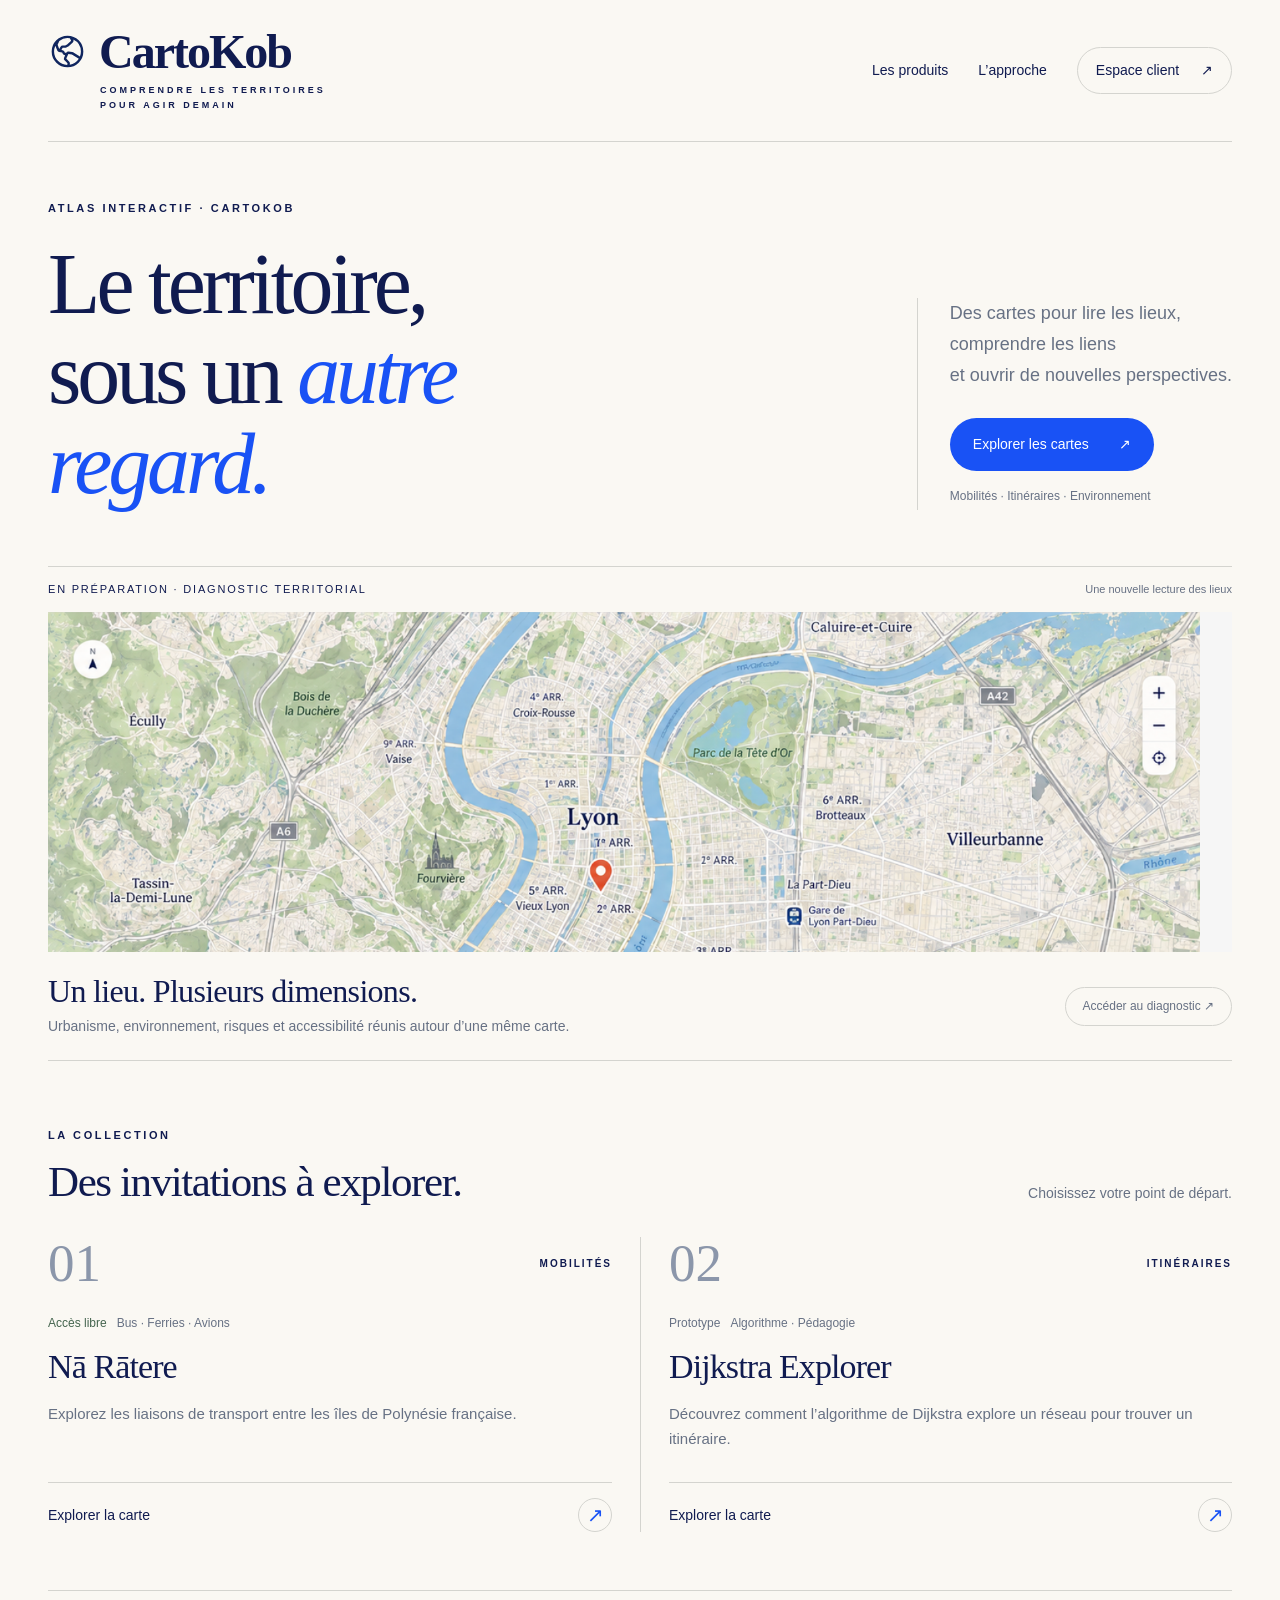
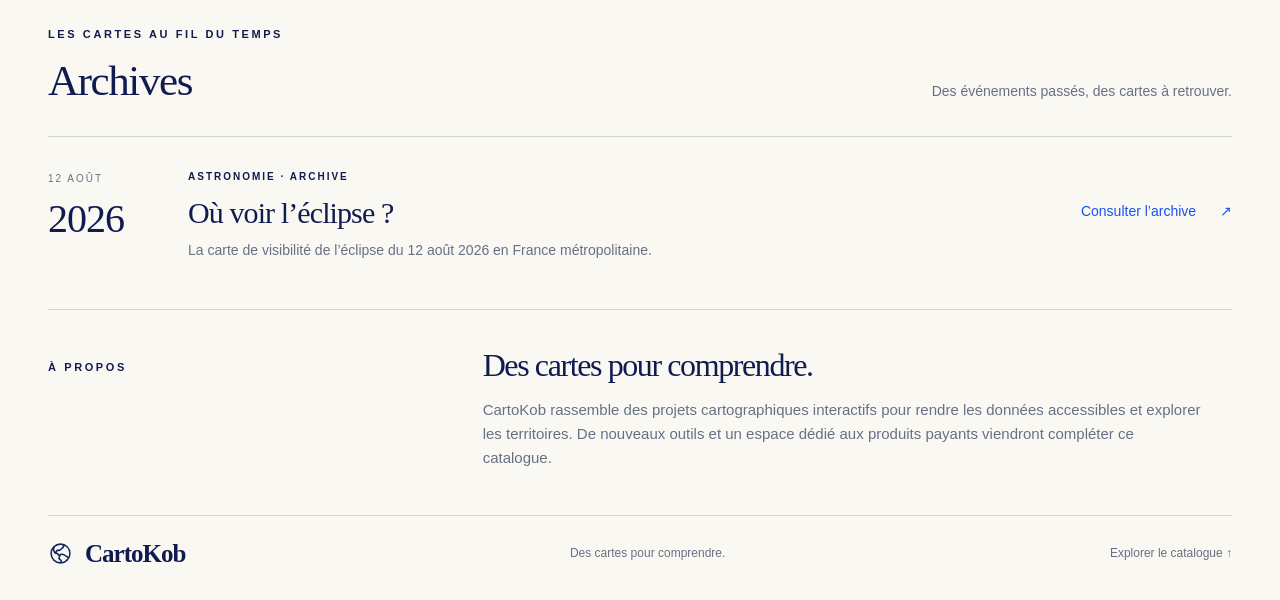
==== commit b2de195c: "Ajouter le lien vers le diagnostic territorial" ====
--- a/index.html
+++ b/index.html
@@ -15,7 +15,7 @@
 <header class="header wrap"><div class="brand-block"><a class="brand" href="./" aria-label="CartoKob, accueil"><img src="[data-uri]" alt="" width="43" height="43">CartoKob</a><span class="brand-caption">COMPRENDRE LES TERRITOIRES<br>POUR AGIR DEMAIN</span></div><nav aria-label="Navigation principale"><a href="#produits">Les produits</a><a href="#apropos">L’approche</a><button class="account" data-account>Espace client <span aria-hidden="true">↗</span></button></nav></header>
 <main id="contenu">
 <section class="hero wrap"><div class="hero-copy"><p class="eyebrow">ATLAS INTERACTIF · CARTOKOB</p><h1>Le territoire,<br>sous un <em>autre regard.</em></h1></div><div class="hero-aside"><p class="intro">Des cartes pour lire les lieux,<br>comprendre les liens<br>et ouvrir de nouvelles perspectives.</p><a class="button primary" href="#produits">Explorer les cartes <span aria-hidden="true">↗</span></a><span class="hero-meta">Mobilités · Itinéraires · Environnement</span></div></section>
-<section class="preview wrap" aria-labelledby="diagnostic-title"><div class="preview-heading"><span>EN PRÉPARATION · DIAGNOSTIC TERRITORIAL</span><span>Une nouvelle lecture des lieux</span></div><div class="preview-image"><img src="[data-uri]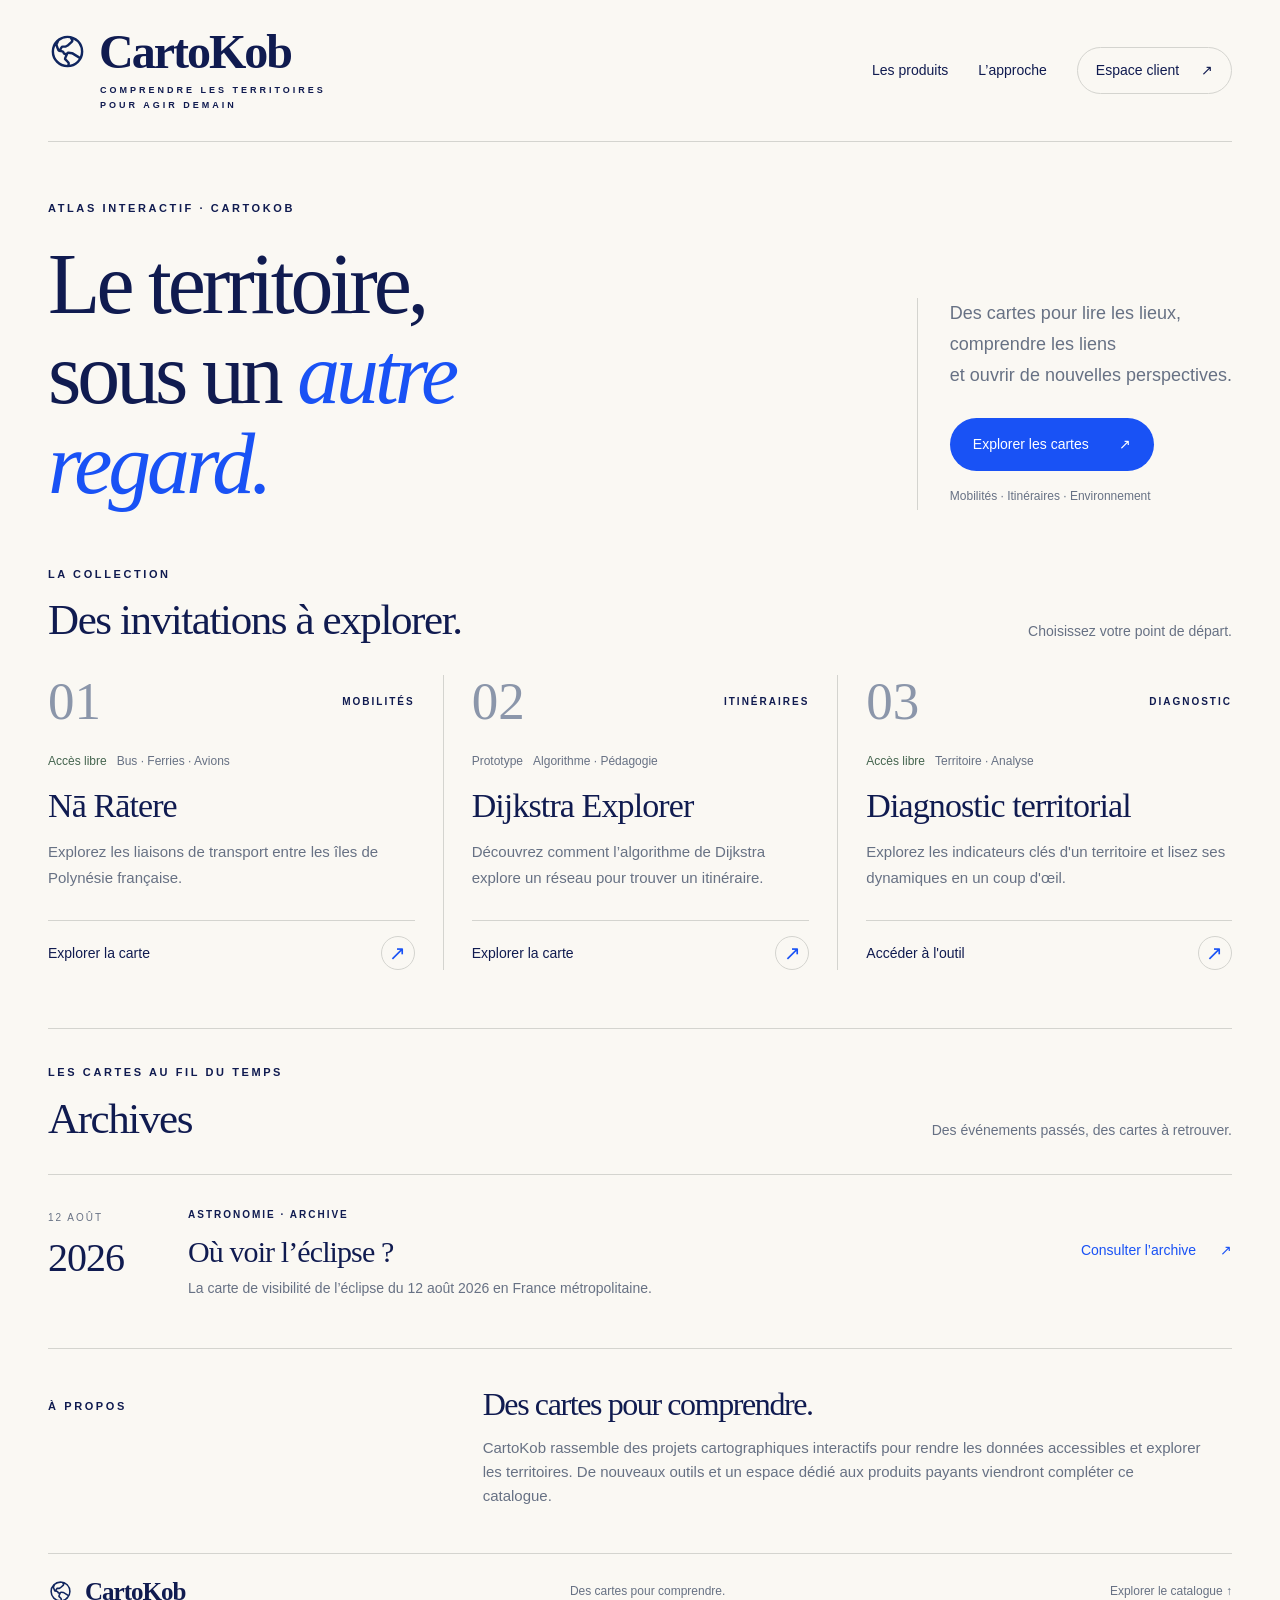
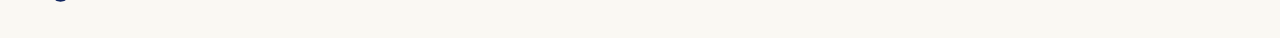
==== commit 4c6f9d24: "Simplifier la vitrine : supprimer la section preview, intégrer le diagnostic comme carte #03" ====
--- a/index.html
+++ b/index.html
@@ -5,9 +5,9 @@
 <title>CartoKob — Une autre lecture des territoires</title>
 <meta name="description" content="Découvrez les produits cartographiques interactifs de CartoKob. Explorez les cartes et trouvez un nouveau regard sur les territoires.">
 <link rel="icon" href="[data-uri]" type="image/svg+xml"><style>:root{--navy:#101b50;--ink:#101b50;--blue:#1952f5;--muted:#677184;--line:#d4d4cf;--paper:#faf8f3;--serif:Georgia,'Times New Roman',serif}*{box-sizing:border-box}html{scroll-behavior:smooth;scroll-padding-top:24px}body{margin:0;background:var(--paper);color:var(--navy);font-family:Arial,Helvetica,sans-serif;font-size:16px;line-height:1.6}a{color:inherit;text-decoration:none}button{font:inherit;cursor:pointer}a:focus-visible,button:focus-visible{outline:3px solid var(--blue);outline-offset:5px}.wrap{width:min(1320px,calc(100% - 96px));margin-inline:auto}.header{display:flex;justify-content:space-between;align-items:center;gap:30px;min-height:142px;border-bottom:1px solid var(--line)}.brand-block{display:flex;flex-direction:column;gap:7px}.brand{display:inline-flex;align-items:center;gap:12px;font-family:var(--serif);font-size:48px;line-height:1;font-weight:bold;letter-spacing:-2px}.brand img{width:39px;height:39px}.brand-caption,.eyebrow{font-size:11px;letter-spacing:2.6px;font-weight:700}.brand-caption{letter-spacing:3px;line-height:1.7;font-size:9px;margin-left:52px}.header nav{display:flex;align-items:center;gap:30px;font-size:14px}.header nav>a:hover{color:var(--blue)}.account{background:transparent;border:1px solid var(--line);border-radius:30px;color:var(--navy);padding:11px 18px}.account span{margin-left:18px}.hero{padding-block:58px 56px;display:grid;grid-template-columns:1.1fr 1fr;align-items:end;gap:70px}.eyebrow{margin:0 0 22px}h1,h2,h3{font-family:var(--serif);font-weight:400;line-height:1.05}h1{font-size:clamp(54px,6.7vw,94px);letter-spacing:-4px;margin:0}h1 em{font-weight:400;color:var(--blue)}.hero-aside{max-width:400px;justify-self:end;border-left:1px solid var(--line);padding-left:32px;padding-bottom:4px}.intro{font-size:18px;line-height:1.7;margin:0 0 28px;color:var(--muted)}.button{display:inline-flex;align-items:center;gap:30px;border:0;border-radius:30px;padding:15px 23px;font-size:14px}.primary{background:var(--blue);color:white}.button:hover{background:#123dc6}.hero-meta{display:block;margin-top:16px;font-size:12px;color:var(--muted)}.preview{margin-bottom:66px}.preview-heading{display:flex;align-items:center;justify-content:space-between;padding:14px 0;border-top:1px solid var(--line);font-size:11px;letter-spacing:1.8px}.preview-heading span:last-child{letter-spacing:0;color:var(--muted)}.preview-image{height:340px;overflow:hidden;position:relative;background:#e3e8da}.preview-image img{width:100%;height:auto;display:block;position:absolute;top:-15.5%}.preview-foot{display:flex;align-items:center;justify-content:space-between;gap:30px;padding:23px 0;border-bottom:1px solid var(--line)}.preview-foot h2{font-size:32px;letter-spacing:-.7px;margin:0 0 6px}.preview-foot p{margin:0;color:var(--muted);font-size:14px}.coming{white-space:nowrap;display:inline-flex;gap:14px;align-items:center;border:1px solid var(--line);padding:9px 17px;border-radius:25px;font-size:12px;color:var(--muted)}.products{padding-bottom:58px}.section-head{display:flex;justify-content:space-between;align-items:end;margin-bottom:33px;gap:25px}.section-head .eyebrow{margin-bottom:14px}h2{font-size:43px;letter-spacing:-1.4px;margin:0}.section-head>p{font-size:14px;color:var(--muted);margin:0}.product-grid{display:grid;grid-template-columns:repeat(3,minmax(0,1fr));gap:0}.product{display:flex;flex-direction:column;padding:0 28px;border-left:1px solid var(--line)}.product:first-child{padding-left:0;border-left:0}.product:last-child{padding-right:0}.product-top{display:flex;align-items:center;justify-content:space-between;margin-bottom:24px}.product-number{font-family:var(--serif);font-size:53px;line-height:1;color:#8b96aa}.product-theme{font-size:10px;letter-spacing:2px;font-weight:bold}.product-content{display:flex;flex-direction:column;flex:1}.tags{font-size:12px;color:var(--muted);display:flex;gap:10px;align-items:center;flex-wrap:wrap}.tag{color:#45654f}.tag.muted{color:var(--muted)}h3{font-size:34px;letter-spacing:-.9px;margin:16px 0}.product-content p{color:var(--muted);font-size:15px;margin:0 0 30px;flex:1;line-height:1.7}.text-link{border-top:1px solid var(--line);padding-top:15px;font-size:14px;display:flex;align-items:center;justify-content:space-between}.text-link span{display:grid;place-items:center;width:34px;height:34px;border:1px solid var(--line);border-radius:50%;color:var(--blue);font-size:20px;transition:background .2s}.product:hover .text-link span{color:white;background:var(--blue);border-color:var(--blue)}.product:hover h3{color:var(--blue)}.about{border-top:1px solid var(--line);display:grid;grid-template-columns:1fr 2fr;gap:60px;padding-block:39px 45px}.about .eyebrow{margin-top:10px}.about h2{font-size:32px}.about p:not(.eyebrow){color:var(--muted);font-size:15px;max-width:720px;margin-bottom:0}footer{border-top:1px solid var(--line);display:flex;align-items:center;justify-content:space-between;gap:20px;padding-block:25px 34px;font-size:12px;color:var(--muted)}footer .brand{font-size:25px;letter-spacing:-1px;color:var(--navy)}footer .brand img{width:25px;height:25px}dialog{border:1px solid var(--line);background:var(--paper);color:var(--navy);padding:40px;width:min(500px,calc(100% - 30px));border-radius:4px}dialog::backdrop{background:#101b5070}dialog h2{font-size:38px}dialog p:not(.eyebrow){color:var(--muted)}dialog .eyebrow{margin-top:20px}.close{position:absolute;top:8px;right:15px;font-size:28px;background:none;border:0;color:var(--navy)}.skip{position:fixed;top:-100px;z-index:9;background:white;padding:12px}.skip:focus{top:10px}@media(min-width:1450px){.preview-image{height:390px}}@media(max-width:1000px){.wrap{width:calc(100% - 56px)}.hero{gap:35px}.hero-aside{padding-left:24px}.header nav{gap:20px}.brand{font-size:40px}.brand-caption{font-size:8px;letter-spacing:2px}.preview-image{height:270px}h3{font-size:29px}.product{padding-inline:20px}}@media(max-width:680px){.wrap{width:calc(100% - 36px)}.header{padding-block:24px;flex-wrap:wrap;gap:24px;min-height:0}.brand{font-size:42px}.brand-caption{font-size:8px}.header nav{width:100%;justify-content:space-between;gap:10px;font-size:13px}.account{padding:9px 13px}.account span{margin-left:7px}.hero{padding-block:35px 30px;grid-template-columns:1fr;gap:27px}h1{font-size:57px;letter-spacing:-2.8px}.hero-aside{justify-self:start;max-width:none;border-left:0;padding:0}.intro{font-size:16px;margin-bottom:20px}.hero-meta{font-size:11px}.eyebrow{font-size:10px;letter-spacing:2px}.preview{margin-bottom:39px}.preview-heading{font-size:9px;gap:15px;letter-spacing:1.4px}.preview-heading span:last-child{font-size:10px}.preview-image{height:220px}.preview-image img{width:160%;max-width:none;left:-30%;top:-12%}.preview-foot{align-items:start;flex-direction:column;gap:15px;padding-block:20px}.preview-foot h2{font-size:28px}.preview-foot p{font-size:14px}.coming{padding:6px 12px}.section-head{align-items:start;flex-direction:column;gap:15px}.section-head h2{font-size:35px}.product-grid{grid-template-columns:1fr}.product,.product:first-child,.product:last-child{padding:25px 0;border-left:0;border-top:1px solid var(--line)}.product-top{margin-bottom:18px}.product-number{font-size:42px}h3{font-size:34px;margin-top:12px}.product-content p{margin-bottom:20px;font-size:16px}.products{padding-bottom:12px}.about{grid-template-columns:1fr;gap:0;padding-block:30px}.about h2{font-size:30px}footer{flex-wrap:wrap;font-size:11px}footer>span{display:none}dialog{padding:30px}dialog h2{font-size:32px}}@media(prefers-reduced-motion:reduce){html{scroll-behavior:auto}*{transition:none!important}}
-.preview-image img{width:106%;left:-3%;top:0;transform:translateY(-13.2%)}@media(max-width:680px){.preview-image img{width:180%;left:-40%;top:0}}
 
-.product-grid{grid-template-columns:repeat(2,minmax(0,1fr))}.archives{border-top:1px solid var(--line);padding-block:35px 48px}.archive-item{display:grid;grid-template-columns:110px 1fr auto;align-items:center;gap:30px;border-top:1px solid var(--line);padding-top:25px}.archive-date{font-size:10px;letter-spacing:2px;color:var(--muted)}.archive-date strong{font-family:var(--serif);font-size:40px;font-weight:400;letter-spacing:-1px;color:var(--navy)}.archive-item h3{font-size:30px;margin:10px 0}.archive-item p{font-size:14px;color:var(--muted);margin:0}.archive-link{font-size:14px;color:var(--blue);white-space:nowrap}.archive-link span{margin-left:20px}.archive-item:hover h3{color:var(--blue)}@media(max-width:680px){.product-grid{grid-template-columns:1fr}.archives{padding-block:28px 35px}.archive-item{grid-template-columns:70px 1fr;gap:18px}.archive-link{grid-column:2}.archive-item h3{font-size:28px}}
+
+.product-grid{grid-template-columns:repeat(3,minmax(0,1fr))}@media(max-width:860px){.product-grid{grid-template-columns:repeat(2,minmax(0,1fr))}}@media(max-width:600px){.product-grid{grid-template-columns:1fr}}.archives{border-top:1px solid var(--line);padding-block:35px 48px}.archive-item{display:grid;grid-template-columns:110px 1fr auto;align-items:center;gap:30px;border-top:1px solid var(--line);padding-top:25px}.archive-date{font-size:10px;letter-spacing:2px;color:var(--muted)}.archive-date strong{font-family:var(--serif);font-size:40px;font-weight:400;letter-spacing:-1px;color:var(--navy)}.archive-item h3{font-size:30px;margin:10px 0}.archive-item p{font-size:14px;color:var(--muted);margin:0}.archive-link{font-size:14px;color:var(--blue);white-space:nowrap}.archive-link span{margin-left:20px}.archive-item:hover h3{color:var(--blue)}@media(max-width:680px){.product-grid{grid-template-columns:1fr}.archives{padding-block:28px 35px}.archive-item{grid-template-columns:70px 1fr;gap:18px}.archive-link{grid-column:2}.archive-item h3{font-size:28px}}
 </style>
 </head>
 <body>
@@ -15,8 +15,8 @@
 <header class="header wrap"><div class="brand-block"><a class="brand" href="./" aria-label="CartoKob, accueil"><img src="[data-uri]" alt="" width="43" height="43">CartoKob</a><span class="brand-caption">COMPRENDRE LES TERRITOIRES<br>POUR AGIR DEMAIN</span></div><nav aria-label="Navigation principale"><a href="#produits">Les produits</a><a href="#apropos">L’approche</a><button class="account" data-account>Espace client <span aria-hidden="true">↗</span></button></nav></header>
 <main id="contenu">
 <section class="hero wrap"><div class="hero-copy"><p class="eyebrow">ATLAS INTERACTIF · CARTOKOB</p><h1>Le territoire,<br>sous un <em>autre regard.</em></h1></div><div class="hero-aside"><p class="intro">Des cartes pour lire les lieux,<br>comprendre les liens<br>et ouvrir de nouvelles perspectives.</p><a class="button primary" href="#produits">Explorer les cartes <span aria-hidden="true">↗</span></a><span class="hero-meta">Mobilités · Itinéraires · Environnement</span></div></section>
-<section class="preview wrap" aria-labelledby="diagnostic-title"><div class="preview-heading"><span>EN PRÉPARATION · DIAGNOSTIC TERRITORIAL</span><span>Une nouvelle lecture des lieux</span></div><div class="preview-image"><img src="[data-uri]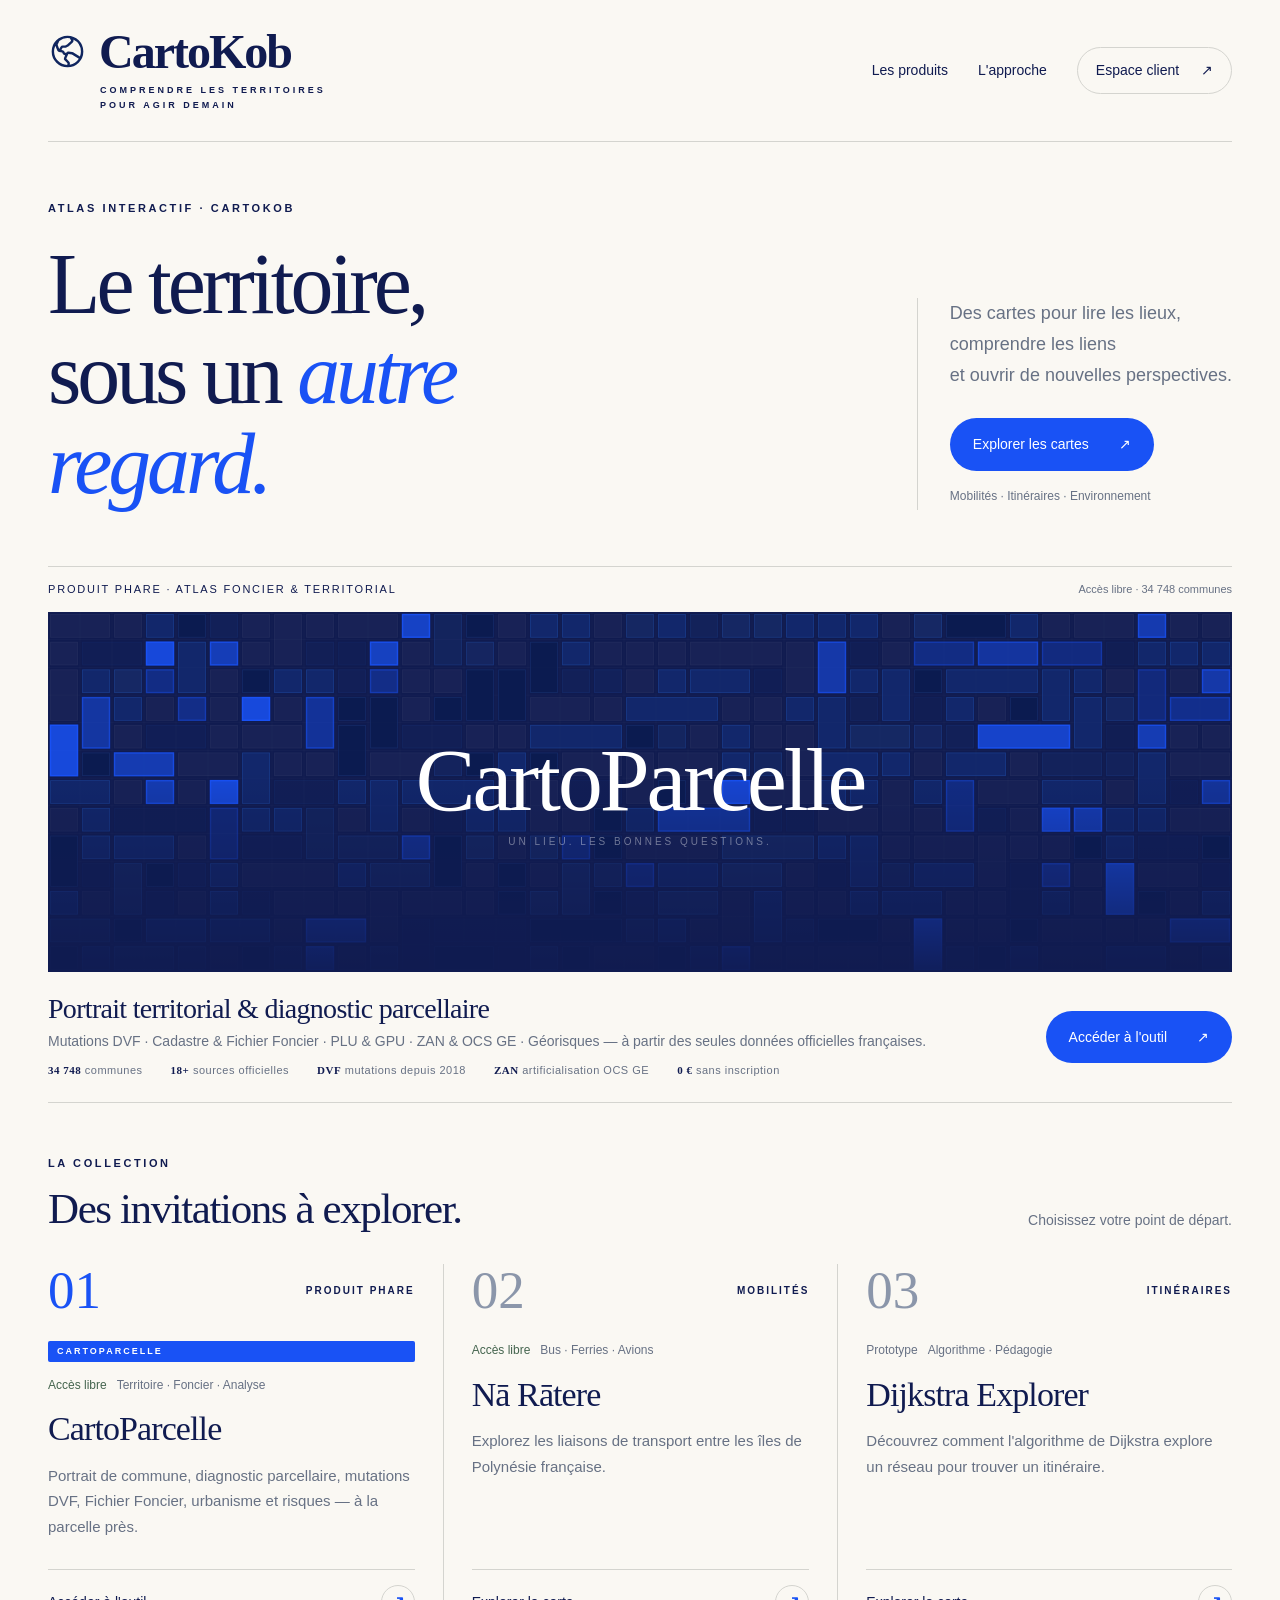
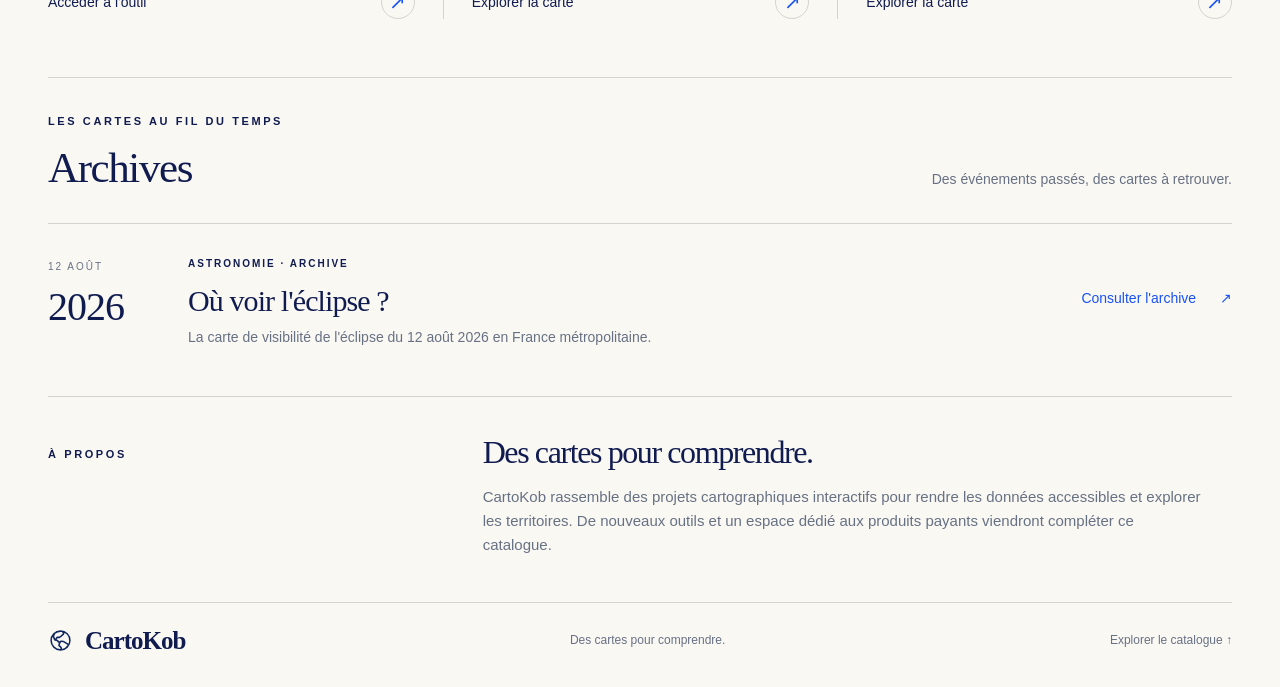
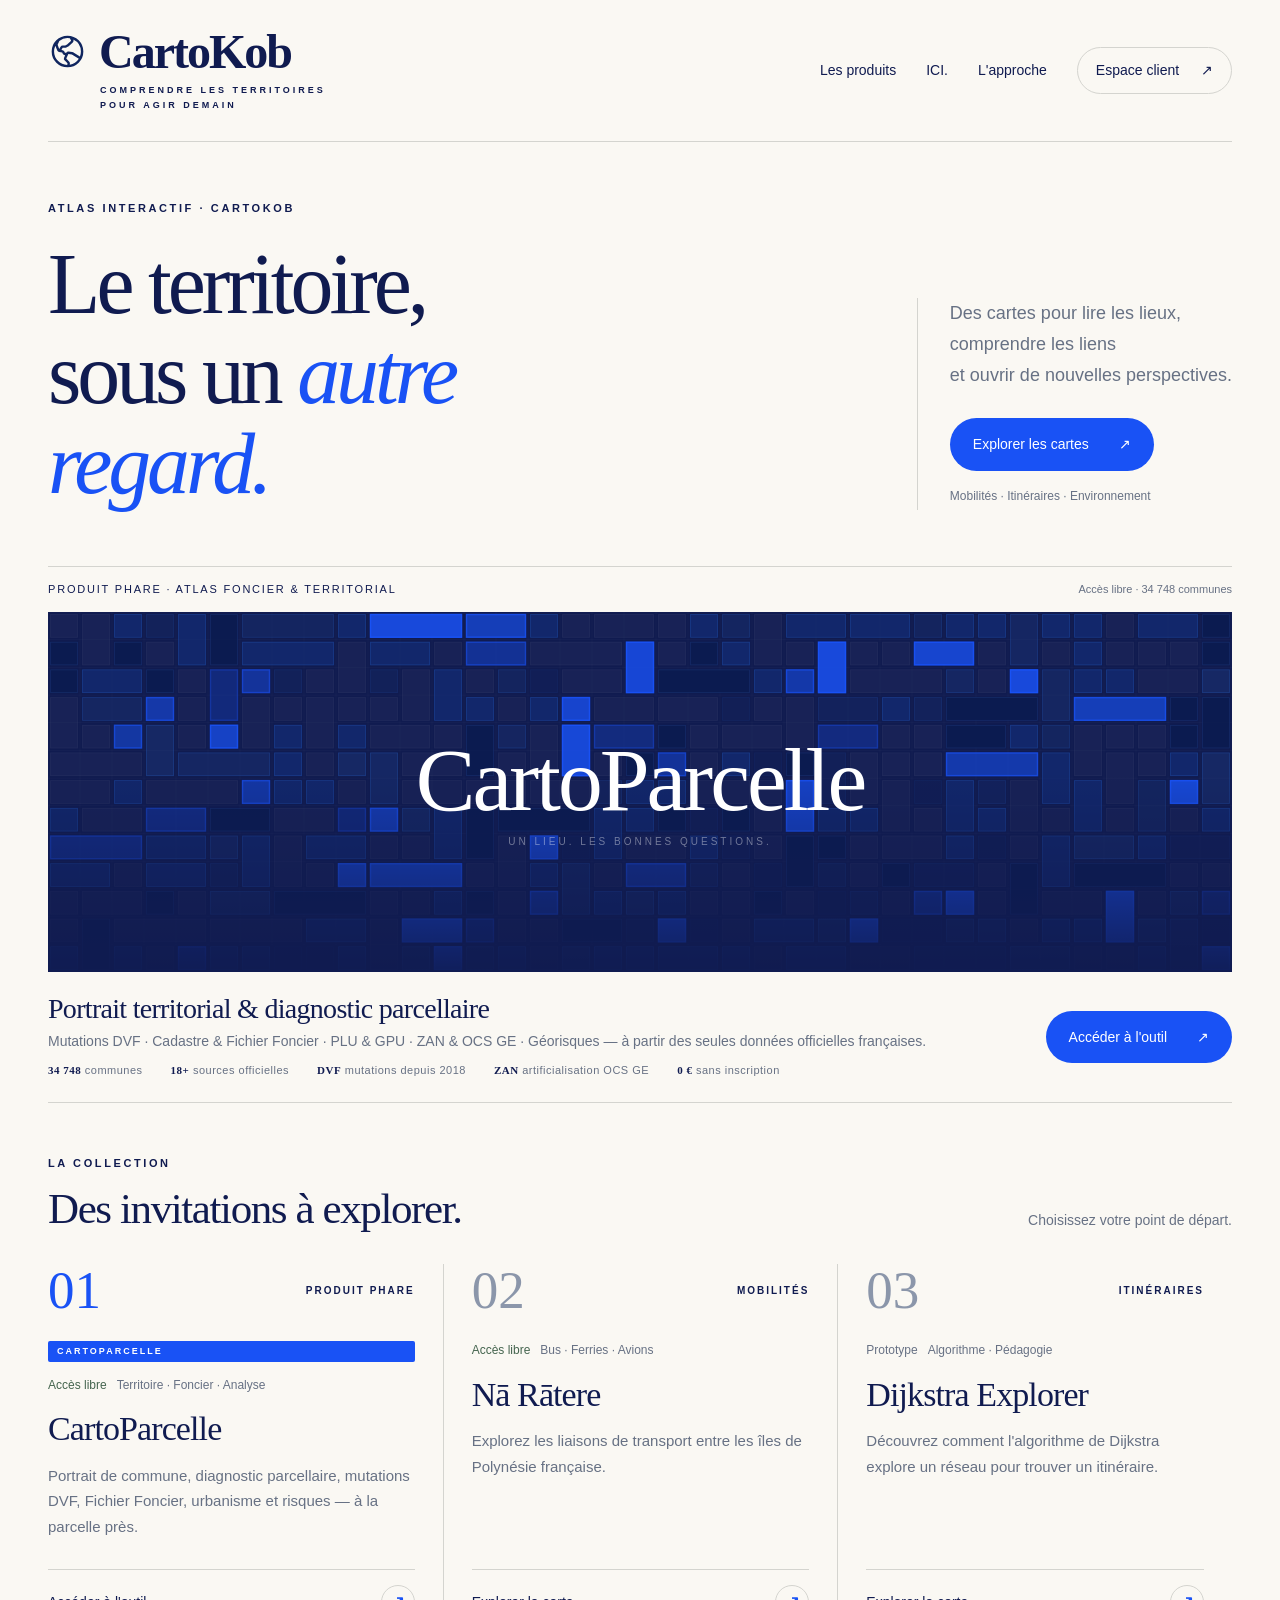
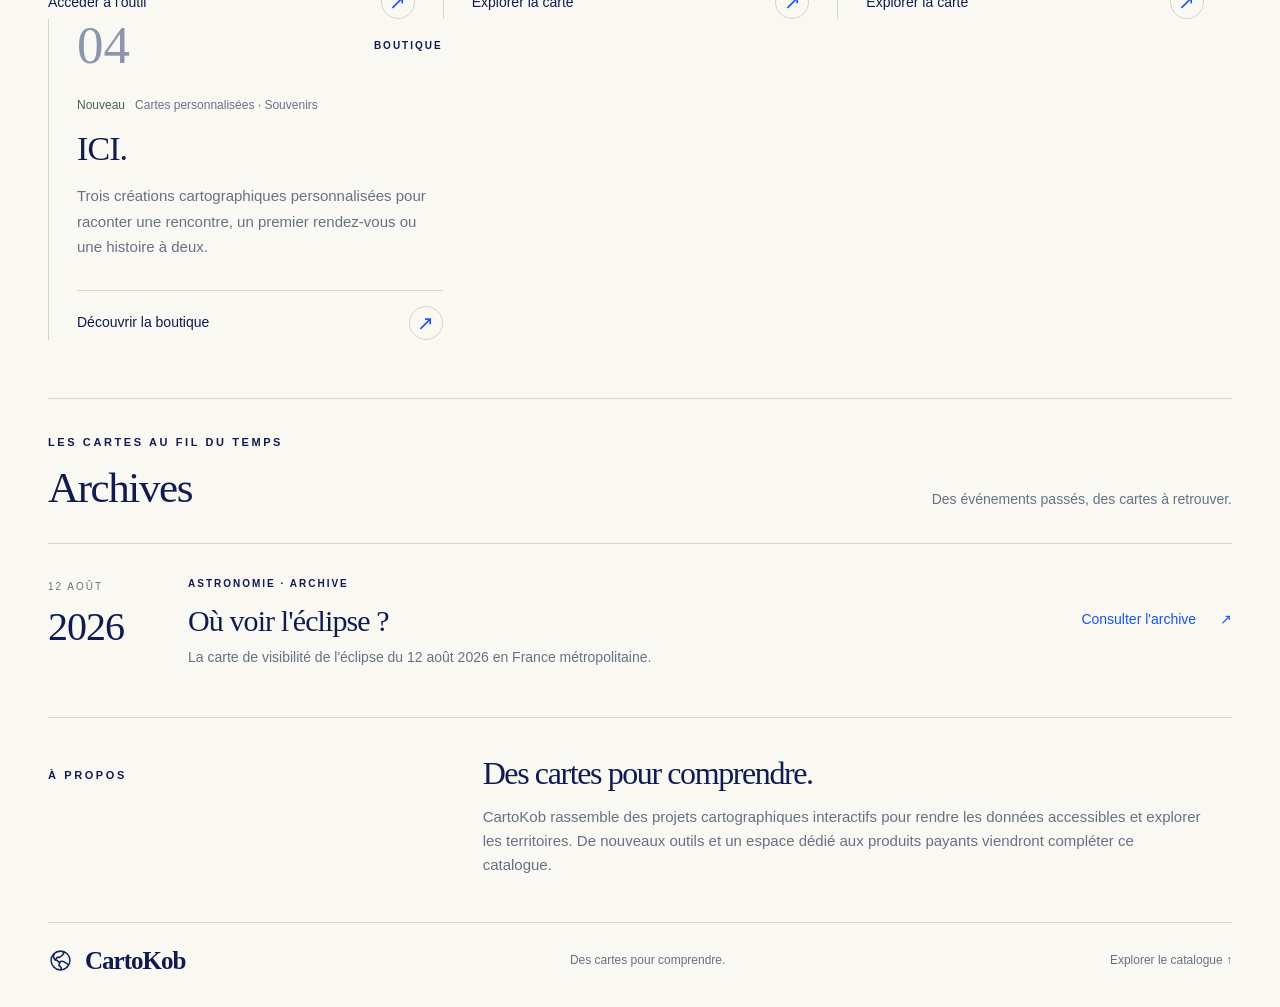
